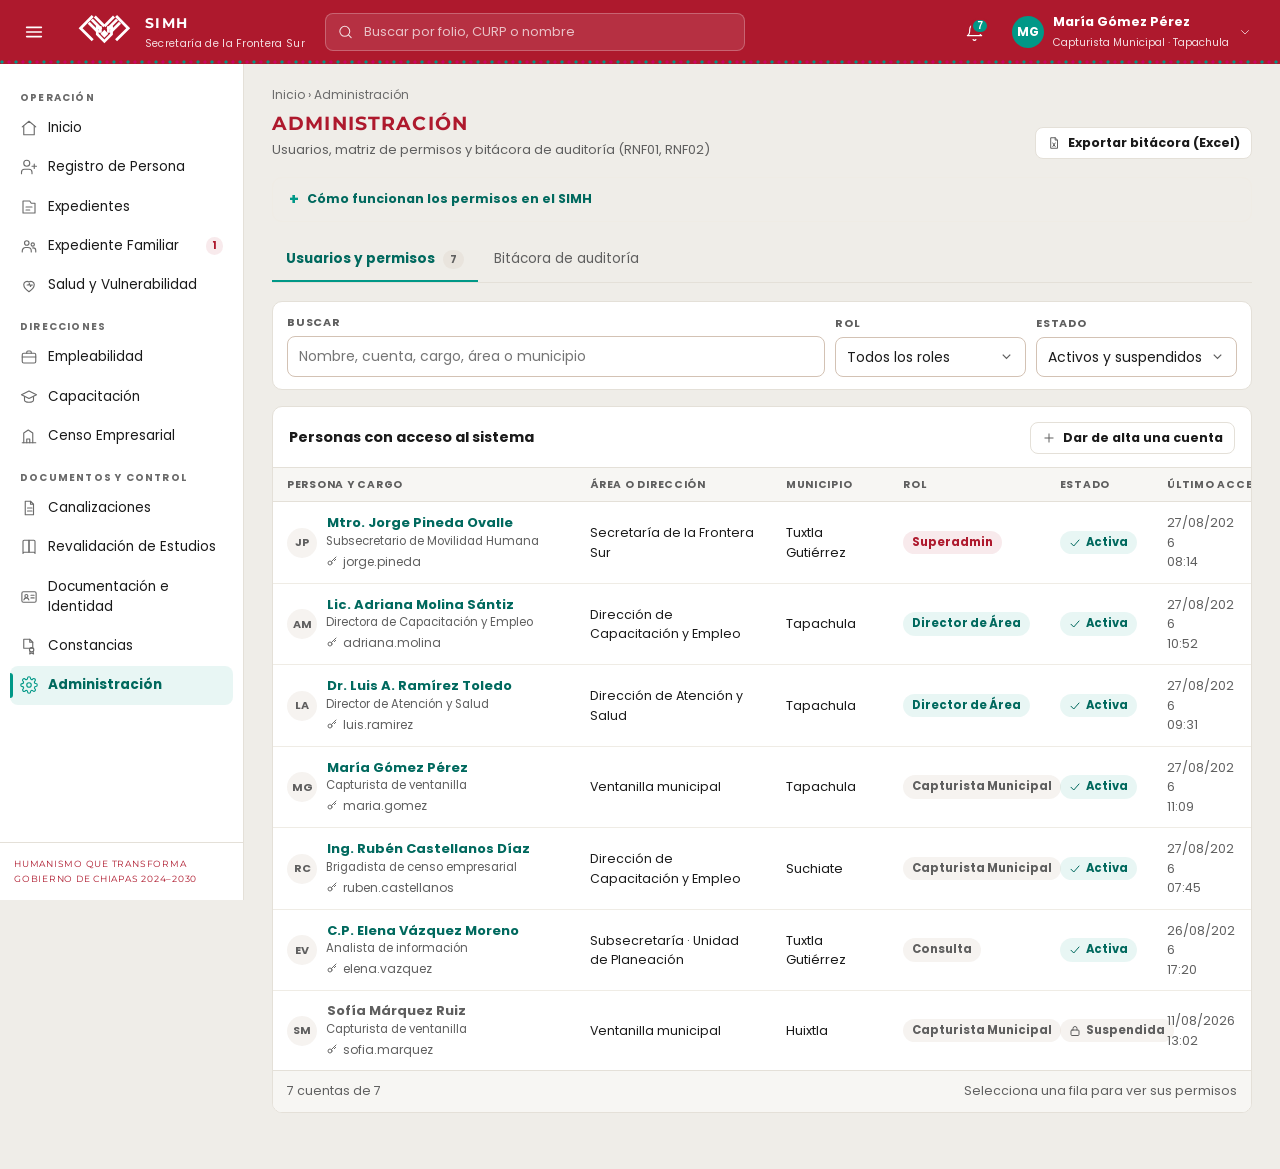
==== Prototipo/administracion.html @ cef9c845 "Prototipo SIAMH: módulos, assets y documentación de diseño Co-Authored-By: Claude Opus 5 <noreply@an" ====
<!DOCTYPE html>
<html lang="es-MX">
<head>
<meta charset="utf-8">
<meta name="viewport" content="width=device-width, initial-scale=1">
<title>Administración · Usuarios, permisos y bitácora · SIMH</title>
<link rel="icon" href="assets/img/simh-isotipo-96.png">
<link rel="preconnect" href="https://fonts.googleapis.com">
<link rel="preconnect" href="https://fonts.gstatic.com" crossorigin>
<link href="https://fonts.googleapis.com/css2?family=Montserrat:wght@600;700;800&family=Poppins:wght@300;400;500;600;700&display=swap" rel="stylesheet">
<link rel="stylesheet" href="assets/css/simh.css">
<style>
  /* ======================================================================
     ADMINISTRACIÓN — Usuarios, permisos y bitácora (RNF01, RNF02)
     ================================================================== */

  .sec-tit{font-family:var(--f-texto);font-size:14.5px;font-weight:700;color:var(--tinta);
    text-transform:none;letter-spacing:0;margin:0}
  .vacio{padding:36px 20px;text-align:center;color:var(--gris);font-size:13px;line-height:1.6}
  .vacio svg{width:34px;height:34px;stroke-width:1.2;stroke:var(--arena);fill:none;display:block;margin:0 auto 10px}

  /* --- Piso de legibilidad y área táctil, igual que en Empleabilidad --- */
  .pestana{min-height:44px;font-size:13.5px}
  .chips-filtro .chip,.filtros-tabla .chip{min-height:36px;padding:0 10px;font-size:12.5px;gap:6px;
    cursor:pointer;border:0;font-family:var(--f-texto)}
  .chips-filtro{display:flex;gap:8px;flex-wrap:wrap}
  .contenido :focus-visible{outline:3px solid var(--jade);outline-offset:2px;border-radius:4px}
  h2[tabindex]:focus{outline:3px solid var(--jade);outline-offset:4px}

  /* --- Tabla de usuarios --------------------------------------------------
     Seis columnas, no siete: el cargo vive bajo el nombre en la misma celda,
     que es la corrección ya aplicada al listado de expedientes. Y siempre
     table-layout:fixed con colgroup, que es la única cura para el
     desbordamiento que ya apareció cuatro veces en este prototipo.        */
  table.t-usr{table-layout:fixed}
  .t-usr col.c-per{width:31%}
  .t-usr col.c-are{width:20%}
  .t-usr col.c-mun{width:12%}
  .t-usr col.c-rol{width:16%}
  .t-usr col.c-est{width:11%}
  .t-usr col.c-acc{width:10%}
  .t-usr th{white-space:normal}
  .t-usr td{word-break:break-word}
  .t-usr tbody tr{cursor:pointer}
  .t-usr tbody tr.activo{background:var(--jade-050)}
  .t-usr tbody tr.suspendido .p-nom{color:var(--gris)}
  /* .btn trae white-space:nowrap, y dentro de una celda del 31% eso vuelve a
     desbordar la tabla — es la trampa ya documentada. El botón del nombre se
     compone como texto: alineado a la izquierda, sin alto fijo y con salto. */
  .t-usr .persona-celda .p-nom{white-space:normal;text-align:left;justify-content:flex-start;
    padding:0;height:auto;min-height:0;font-size:13px;display:block;word-break:break-word}
  /* La cuenta con la que se entra. Va bajo el cargo, en la misma celda: una
     columna más estrecharía las demás y volvería a desbordar la tabla, que
     es la corrección ya aplicada al listado de expedientes. */
  .t-usr .p-usu{display:flex;align-items:center;gap:5px;font-size:12px;color:var(--gris);
    margin-top:3px;font-family:var(--f-texto);word-break:break-all}
  .t-usr .p-usu svg{width:12px;height:12px;flex:none;stroke:var(--gris-claro);stroke-width:2;fill:none}
  .t-usr .u-area{font-size:12.5px;line-height:1.4}
  .t-usr .u-acc{font-size:12.5px;color:var(--gris);line-height:1.4}

  /* --- Matriz de permisos -------------------------------------------------
     Va a ANCHO COMPLETO bajo la tabla, no en un panel lateral de 380 px: son
     nueve módulos por cinco acciones y en una columna estrecha la matriz se
     vuelve ilegible o desborda. Además así el panel aparece siempre en el
     mismo sitio, como los paneles de captura de Empleabilidad.           */
  .matriz{width:100%;border-collapse:collapse;font-size:13px;table-layout:fixed}
  .matriz col.c-mod{width:30%}
  .matriz thead th{background:var(--hueso-claro);color:var(--gris);font-size:10.5px;
    letter-spacing:.07em;text-transform:uppercase;padding:9px 8px;text-align:center;
    border-bottom:1px solid var(--linea);white-space:normal}
  .matriz thead th:first-child{text-align:left;padding-left:14px}
  .matriz tbody td{padding:9px 8px;border-bottom:1px solid var(--linea-suave);text-align:center}
  .matriz tbody td:first-child{text-align:left;padding-left:14px}
  .matriz tbody tr:last-child td{border-bottom:0}
  .matriz .m-nom{display:block;font-weight:700;font-size:13px;line-height:1.3}
  .matriz .m-dir{display:block;font-size:11.5px;color:var(--gris);margin-top:2px;line-height:1.35}
  .matriz tr.aislado td{background:var(--hueso-claro)}
  .matriz tr.aislado .m-nom{color:var(--gris)}

  /* La celda no es una casilla suelta: dice su estado con glifo + color, y
     el rótulo completo va en el nombre accesible, no solo en el color.    */
  .cel{display:inline-grid;place-items:center;width:26px;height:26px;border-radius:6px;
    border:1px solid transparent}
  .cel svg{width:15px;height:15px;stroke-width:2;fill:none}
  .cel.si{background:var(--jade-050);border-color:rgba(0,152,135,.28)}
  .cel.si svg{stroke:var(--jade-900)}
  .cel.no{color:var(--gris-claro);font-size:15px;line-height:1}
  .cel.oficio{background:var(--guinda-050);border-color:rgba(174,25,45,.3)}
  .cel.oficio svg{stroke:var(--guinda)}
  .cel.exc{background:var(--rosa-050);border-color:rgba(201,1,102,.32)}
  .cel.exc svg{stroke:var(--rosa)}
  /* El candado del aislamiento no se tiñe de guinda como el que pide oficio:
     no es un permiso que se pueda pedir, es un muro entre direcciones. La
     diferencia además está escrita en la propia fila, no solo en el tono.  */
  .cel.aislado{background:var(--arena-050);border-color:var(--linea)}
  .cel.aislado svg{stroke:var(--gris)}
  .cel.na{color:var(--gris-claro);font-size:14px;line-height:1}

  .leyenda{display:flex;gap:16px;flex-wrap:wrap;padding:12px 14px;border-top:1px solid var(--linea);
    background:var(--hueso-claro);font-size:12.5px;color:var(--gris)}
  .leyenda span{display:inline-flex;align-items:center;gap:7px}
  .leyenda .cel{width:22px;height:22px}
  .leyenda .cel svg{width:13px;height:13px}

  /* --- Excepciones documentadas ------------------------------------------ */
  .exc-item{display:flex;gap:11px;align-items:flex-start;padding:11px 0;
    border-bottom:1px solid var(--linea-suave)}
  .exc-item:last-child{border-bottom:0;padding-bottom:0}
  .exc-item > svg{width:17px;height:17px;stroke-width:2;fill:none;flex:none;margin-top:2px;stroke:var(--rosa)}
  .exc-item .x-t{display:block;font-size:13.5px;font-weight:700;color:var(--tinta);line-height:1.3}
  .exc-item .x-n{display:block;font-size:12.5px;color:var(--gris);margin-top:3px;line-height:1.5}

  /* --- Bitácora ----------------------------------------------------------- */
  table.t-bit{table-layout:fixed}
  .t-bit col.c-cua{width:14%}
  .t-bit col.c-qui{width:20%}
  .t-bit col.c-que{width:38%}
  .t-bit col.c-don{width:16%}
  .t-bit col.c-ip{width:12%}
  .t-bit th{white-space:normal}
  .t-bit td{word-break:break-word;vertical-align:top}
  .t-bit .b-fec{display:block;font-size:12.5px;line-height:1.4;font-variant-numeric:tabular-nums}
  .t-bit .b-hor{display:block;font-size:12px;color:var(--gris);font-variant-numeric:tabular-nums}
  .t-bit .b-usr{display:block;font-size:13px;font-weight:700;line-height:1.3}
  .t-bit .b-rol{display:block;font-size:12px;color:var(--gris);margin-top:2px;line-height:1.35}
  .t-bit .b-acc{display:block;font-size:13px;line-height:1.35}
  .t-bit .b-reg{display:block;font-size:12.5px;color:var(--gris);margin-top:3px;line-height:1.45}
  .t-bit .b-reg a{font-weight:700}
  .t-bit .b-mod{font-size:12.5px;line-height:1.4}
  .t-bit .b-ip{font-size:12px;color:var(--gris);font-variant-numeric:tabular-nums}
  .t-bit tr.denegado td{background:var(--guinda-050)}
  .t-bit tr.denegado .b-acc{color:var(--guinda-900);font-weight:700}

  /* El antes → después es lo que convierte "Editó" en una constancia. */
  .cambio{display:block;font-size:12.5px;color:var(--gris);margin-top:6px;line-height:1.55;
    border-left:2px solid var(--linea);padding-left:9px}
  .cambio b{color:var(--tinta);font-weight:700}
  .cambio .c-ant{text-decoration:line-through;color:var(--gris-claro)}

  /* .filtros-fila vive ahora en simh.css §20. */
</style>
</head>
<body>

<main class="contenido">
  <div class="migas"><a href="index.html">Inicio</a> › Administración</div>

  <div class="enc">
    <div class="enc-txt">
      <h1>Administración</h1>
      <div class="enc-sub">Usuarios, matriz de permisos y bitácora de auditoría (RNF01, RNF02)</div>
    </div>
    <div class="enc-acc">
      <button class="btn btn-secundario btn-s" type="button" id="btnXls"></button>
    </div>
  </div>

  <details class="plegable" id="avisoPermisos">
    <summary>Cómo funcionan los permisos en el SIMH</summary>
    <div class="cuerpo" id="avisoPermisosCuerpo"></div>
  </details>

  <div class="pestanas" role="tablist" aria-label="Secciones de administración" id="pestanas"></div>
  <div id="panel"></div>

  <p id="anuncio" class="sr-solo" role="status" aria-live="polite"></p>
</main>

<script src="assets/js/simh.js"></script>
<script>
(function () {
  "use strict";
  SIMH.chrome("admin");
  var ico = SIMH.icono, esc = SIMH.esc;
  var $ = function (s) { return document.querySelector(s); };
  var $$ = function (s) { return Array.prototype.slice.call(document.querySelectorAll(s)); };

  /* ======================================================================
     1. Qué pide el guion y qué no se sostiene
     --------------------------------------------------------------------
       · La matriz del guion tiene una columna "ELIMINAR". El sistema
         entero se sostiene sobre lo contrario: nada se elimina (RNF03), y
         la palabra "Eliminar" no debe aparecer en ninguna interfaz. Un
         permiso para una acción que no existe es peor que un error de
         redacción: legitima la acción. La columna se sustituyó por
         CERRAR, que es la única forma real de retirar algo de operación
         —cerrar expediente, cerrar vinculación, cerrar grupo— y conserva
         el historial.

       · El guion pone casillas por usuario. Los permisos no viven en las
         personas, viven en los ROLES: una rejilla de 45 casillas por cada
         una de las personas del sistema es inadministrable y hace creer
         que cada quien puede tener su combinación. Aquí la matriz es la
         DEL ROL, y lo que se le concede a una persona en particular es una
         EXCEPCIÓN con oficio, motivo y vigencia, listada aparte. Eso es
         además lo que exige RNF02.

       · El aislamiento entre direcciones (RNF01) estaba resuelto como una
         frase en un aviso. Aquí se ve en la matriz: para quien pertenece a
         una dirección, los módulos de la otra aparecen como fila bloqueada
         con su leyenda. La regla se demuestra, no se anuncia.

       · La bitácora del guion es una tabla de siete columnas con filtro por
         fecha y usuario. Lo que un auditor pregunta no es "lista todo",
         sino qué le pasó a un expediente y quién lo tocó. Por eso se
         busca por folio, se filtra por módulo y tipo de acción, cada
         edición muestra ANTES → DESPUÉS, y los INTENTOS DENEGADOS también
         se registran: un control que no deja rastro de lo que impidió no
         demuestra nada.
     ================================================================== */

  $("#btnXls").innerHTML = ico("excel") + "Exportar bitácora (Excel)";

  $("#avisoPermisosCuerpo").innerHTML =
    '<div class="resumen-lista">' +
    '<div class="resumen-dato"><span class="r-lab">Los permisos son del rol</span>' +
      '<span class="r-val">Cada persona recibe los permisos de su rol. Para cambiárselos se le cambia ' +
      'el rol; lo que se concede a una persona en concreto es una excepción con oficio, motivo y ' +
      'fecha de término (RNF02).</span></div>' +
    '<div class="resumen-dato"><span class="r-lab">Aislamiento entre direcciones</span>' +
      '<span class="r-val">Las direcciones operan con aislamiento estricto: el área de Salud no puede ' +
      'consultar información de Empleo ni al revés. No es una restricción de pantalla, es de datos ' +
      '(RNF01).</span></div>' +
    '<div class="resumen-dato"><span class="r-lab">No existe el permiso de eliminar</span>' +
      '<span class="r-val">Ningún registro se borra nunca. Lo que puede hacerse es <b>cerrar</b>: ' +
      'expedientes, vinculaciones o grupos salen de operación y conservan íntegro su historial ' +
      '(RNF03). Una cuenta tampoco se elimina: se suspende.</span></div>' +
    '<div class="resumen-dato"><span class="r-lab">La cuenta no es un correo</span>' +
      '<span class="r-val">Se entra con una cuenta institucional <b>nombre.apellido</b> que asigna la ' +
      'Dirección de Área, no con el correo de la persona. Un correo cambia de titular, se comparte y ' +
      'sobrevive a la adscripción; una cuenta institucional se suspende con la persona y conserva su ' +
      'rastro en la bitácora. Y lo que abre cada módulo es el <b>rol</b>, no la cuenta.</span></div>' +
    '<div class="resumen-dato"><span class="r-lab">La bitácora no se edita</span>' +
      '<span class="r-val">Solo crece. Registra lo que se hizo y también lo que se intentó y el ' +
      'sistema impidió; nadie, ni el superadministrador, puede modificarla o borrar una línea.</span></div>' +
    "</div>";

  /* ======================================================================
     2. Catálogos
     ================================================================== */
  var DIRS = { atencion:"Dirección de Atención y Salud",
               empleo:"Dirección de Capacitación y Empleo" };

  /* dir = a qué dirección pertenece el módulo. null = transversal.
     acc = qué acciones tienen sentido en ese módulo; el resto se dibuja
     como "no aplica" y no como un permiso negado, que no es lo mismo.   */
  var MODULOS = [
    { id:"panel",       t:"Panel Estadístico",      dir:null,       acc:["ver","exportar"] },
    { id:"registro",    t:"Registro de Persona",    dir:null,       acc:["ver","crear","editar"] },
    { id:"expedientes", t:"Expedientes",            dir:null,       acc:["ver","crear","editar","cerrar","exportar"] },
    { id:"familiar",    t:"Expediente Familiar",    dir:null,       acc:["ver","crear","editar","exportar"] },
    { id:"salud",       t:"Salud y Vulnerabilidad", dir:"atencion", acc:["ver","crear","editar","exportar"] },
    { id:"empleo",      t:"Empleabilidad",          dir:"empleo",   acc:["ver","crear","editar","cerrar","exportar"] },
    { id:"capacita",    t:"Capacitación",           dir:"empleo",   acc:["ver","crear","editar","cerrar","exportar"] },
    { id:"censo",       t:"Censo Empresarial",      dir:"empleo",   acc:["ver","crear","editar","exportar"] },
    { id:"canaliza",    t:"Canalizaciones",         dir:null,       acc:["ver","crear","editar","exportar"] },
    { id:"revalida",    t:"Revalidación de Estudios", dir:null,      acc:["ver","crear","editar","exportar"] },
    { id:"documenta",   t:"Documentación e Identidad", dir:null,     acc:["ver","editar","exportar"] },
    { id:"constancia",  t:"Constancias",            dir:null,       acc:["ver","crear","exportar"] }
  ];

  /* "Cerrar" ocupa el lugar donde el guion pedía "Eliminar". */
  var ACCIONES = [
    { id:"ver",      t:"Ver" },
    { id:"crear",    t:"Crear" },
    { id:"editar",   t:"Editar" },
    { id:"cerrar",   t:"Cerrar" },
    { id:"exportar", t:"Exportar" }
  ];

  var ROLES = {
    super:      { t:"Superadmin",           c:"chip-guinda" },
    director:   { t:"Director de Área",     c:"chip-jade" },
    capturista: { t:"Capturista Municipal", c:"chip-neutro" },
    consulta:   { t:"Consulta",             c:"chip-neutro" }
  };

  /* ======================================================================
     3. Usuarios. Datos a mano, como en el resto del prototipo.
     ================================================================== */
  var USR = [
    { usu:"jorge.pineda", id:"u1", n:"Mtro. Jorge Pineda Ovalle", cargo:"Subsecretario de Movilidad Humana",
      rol:"super", dir:null, area:"Secretaría de la Frontera Sur", mun:"Tuxtla Gutiérrez",
      est:"activo", acc:"2026-08-27 08:14", exc:[] },

    { usu:"adriana.molina", id:"u2", n:"Lic. Adriana Molina Sántiz", cargo:"Directora de Capacitación y Empleo",
      rol:"director", dir:"empleo", area:DIRS.empleo, mun:"Tapachula",
      est:"activo", acc:"2026-08-27 10:52", exc:[] },

    { usu:"luis.ramirez", id:"u3", n:"Dr. Luis A. Ramírez Toledo", cargo:"Director de Atención y Salud",
      rol:"director", dir:"atencion", area:DIRS.atencion, mun:"Tapachula",
      est:"activo", acc:"2026-08-27 09:31", exc:[] },

    { usu:"maria.gomez", id:"u4", n:"María Gómez Pérez", cargo:"Capturista de ventanilla",
      rol:"capturista", dir:"atencion", area:"Ventanilla municipal", mun:"Tapachula",
      est:"activo", acc:"2026-08-27 11:09",
      /* La excepción es la forma correcta de conceder algo a una persona:
         con oficio, motivo y fecha de término. Nunca una casilla suelta. */
      exc:[{ m:"expedientes", a:"editar", oficio:"SFS/0943/2026", hasta:"2026-09-30",
             motivo:"Corrección de CURP capturadas con error en el piloto de agosto." }] },

    { usu:"ruben.castellanos", id:"u5", n:"Ing. Rubén Castellanos Díaz", cargo:"Brigadista de censo empresarial",
      rol:"capturista", dir:"empleo", area:DIRS.empleo, mun:"Suchiate",
      est:"activo", acc:"2026-08-27 07:45", exc:[] },

    { usu:"elena.vazquez", id:"u6", n:"C.P. Elena Vázquez Moreno", cargo:"Analista de información",
      rol:"consulta", dir:null, area:"Subsecretaría · Unidad de Planeación", mun:"Tuxtla Gutiérrez",
      est:"activo", acc:"2026-08-26 17:20", exc:[] },

    { usu:"sofia.marquez", id:"u7", n:"Sofía Márquez Ruiz", cargo:"Capturista de ventanilla",
      rol:"capturista", dir:"atencion", area:"Ventanilla municipal", mun:"Huixtla",
      est:"suspendido", acc:"2026-08-11 13:02",
      susp:{ f:"2026-08-12", oficio:"SFS/0874/2026",
             motivo:"Cambio de adscripción. La cuenta se suspende, no se elimina: sus capturas y su " +
                    "rastro en la bitácora se conservan." }, exc:[] }
  ];

  /* ======================================================================
     4. Cálculo de permisos
     --------------------------------------------------------------------
     Un permiso puede estar en cinco estados y no son intercambiables:
       si       · concedido por el rol
       no       · el rol no lo tiene
       oficio   · existe pero requiere oficio y autorización del Director
                  de Área o del Subsecretario (RNF02)
       exc      · concedido a esta persona por excepción documentada
       aislado  · el módulo es de otra dirección (RNF01)
       na       · la acción no aplica a ese módulo
     ================================================================== */
  function permiso(u, m, a) {
    if (m.acc.indexOf(a) < 0) return "na";
    if (m.dir && u.dir !== m.dir && u.rol !== "super") return "aislado";

    var e = u.exc.filter(function (x) { return x.m === m.id && x.a === a; })[0];
    if (e) return "exc";

    if (u.rol === "super")    return "si";
    if (u.rol === "director") return "si";
    if (u.rol === "consulta") return (a === "ver" || a === "exportar") ? "si" : "no";

    /* Capturista Municipal: captura y consulta, pero no modifica ni cierra
       sin oficio, y no exporta datos personales.                         */
    if (a === "ver" || a === "crear") return "si";
    if (a === "editar" || a === "cerrar") return "oficio";
    return m.id === "panel" ? "si" : "no";
  }

  function aislado(u, m) {
    return !!(m.dir && u.dir !== m.dir && u.rol !== "super");
  }

  function fecha(iso) { var p = iso.split("-"); return p[2] + "/" + p[1] + "/" + p[0]; }
  function fechaHora(s) {
    var p = s.split(" ");
    return { f:fecha(p[0]), h:p[1] };
  }
  function plural(n, uno, varios) { return n + " " + (n === 1 ? uno : varios); }

  /* ======================================================================
     5. Bitácora. Append-only: registra lo hecho y lo impedido.
     ================================================================== */
  var BIT = [
    { t:"2026-08-27 11:09", u:"María Gómez Pérez", rol:"capturista", mod:"registro",
      acc:"Alta de expediente", reg:"SIMH-2026-TAP-0412", ip:"10.24.8.51" },

    { t:"2026-08-27 10:58", u:"María Gómez Pérez", rol:"capturista", mod:"expedientes",
      acc:"Edición de expediente", reg:"SIMH-2026-TAP-0341", ip:"10.24.8.51",
      oficio:"SFS/0943/2026",
      cambio:{ campo:"CURP", antes:"MACY940318MNEXXX01", despues:"MACY940318MCSRRL07" } },

    /* Un intento impedido es evidencia de que el control opera. Sin este
       renglón, RNF01 solo se puede afirmar; con él, se demuestra.        */
    { t:"2026-08-27 10:41", u:"Dr. Luis A. Ramírez Toledo", rol:"director", mod:"empleo",
      acc:"Intento de consulta denegado", reg:"SIMH-2026-TAP-0412", ip:"10.24.8.12",
      denegado:1, nota:"Aislamiento entre direcciones (RNF01): Atención y Salud no consulta " +
                       "Empleabilidad." },

    { t:"2026-08-27 10:52", u:"Lic. Adriana Molina Sántiz", rol:"director", mod:"empleo",
      acc:"Cierre de vinculación laboral", reg:"SIMH-2026-TAP-0658", ip:"10.24.8.33",
      cambio:{ campo:"Estado de la vinculación", antes:"Colocación vigente", despues:"Concluida · renuncia voluntaria" } },

    { t:"2026-08-27 09:40", u:"Sistema", rol:"—", mod:"canaliza",
      acc:"Emisión automática de oficio", reg:"SFS/0947/2026", ip:"—",
      nota:"Canalización al Hospital General de Tapachula, generada por marcador de vulnerabilidad." },

    { t:"2026-08-27 09:31", u:"Dr. Luis A. Ramírez Toledo", rol:"director", mod:"salud",
      acc:"Registro de condición de salud", reg:"SIMH-2026-TAP-0412", ip:"10.24.8.12" },

    { t:"2026-08-27 08:22", u:"Mtro. Jorge Pineda Ovalle", rol:"super", mod:"admin",
      acc:"Excepción de permiso otorgada", reg:"María Gómez Pérez", ip:"10.24.1.4",
      oficio:"SFS/0943/2026",
      cambio:{ campo:"Editar · Expedientes", antes:"Requiere oficio", despues:"Concedido hasta el 30/09/2026" } },

    { t:"2026-08-27 08:14", u:"Mtro. Jorge Pineda Ovalle", rol:"super", mod:"admin",
      acc:"Inicio de sesión", reg:"—", ip:"10.24.1.4" },

    { t:"2026-08-26 17:20", u:"C.P. Elena Vázquez Moreno", rol:"consulta", mod:"panel",
      acc:"Exportación de reporte agregado", reg:"Glosa mensual · agosto 2026", ip:"10.24.5.90",
      nota:"Reporte anonimizado: sin nombres ni CURP." },

    { t:"2026-08-26 16:05", u:"María Gómez Pérez", rol:"capturista", mod:"expedientes",
      acc:"Intento de cierre denegado", reg:"SIMH-2026-TAP-0341", ip:"10.24.8.51",
      denegado:1, nota:"El perfil de Capturista Municipal no cierra expedientes: requiere oficio y " +
                       "autorización del Director de Área (RNF02)." },

    { t:"2026-08-12 09:15", u:"Mtro. Jorge Pineda Ovalle", rol:"super", mod:"admin",
      acc:"Suspensión de cuenta", reg:"Sofía Márquez Ruiz", ip:"10.24.1.4",
      oficio:"SFS/0874/2026",
      cambio:{ campo:"Estado de la cuenta", antes:"Activa", despues:"Suspendida" } }
  ];

  var MOD_TXT = {};
  MODULOS.forEach(function (m) { MOD_TXT[m.id] = m.t; });
  MOD_TXT.admin = "Administración";

  /* ======================================================================
     6. Estado de la pantalla
     ================================================================== */
  var qs   = new URLSearchParams(location.search);
  var pest = qs.get("tab") === "bitacora" ? "bitacora" : "usuarios";
  var sel  = qs.get("u") || null;      /* usuario seleccionado */
  var fRol = "todos", fEst = "todos", buscaU = "";
  var bMod = "todos", bAcc = "todos", buscaB = "";

  if (sel && !USR.filter(function (u) { return u.id === sel; }).length) sel = null;

  function usuario() {
    return USR.filter(function (u) { return u.id === sel; })[0] || null;
  }

  /* ======================================================================
     7. Pestañas
     ================================================================== */
  var PESTS = [
    { id:"usuarios", t:"Usuarios y permisos" },
    { id:"bitacora", t:"Bitácora de auditoría" }
  ];

  function pintaPestanas() {
    $("#pestanas").innerHTML = PESTS.map(function (p) {
      var act = p.id === pest;
      var cta = p.id === "usuarios"
        ? '<span class="chip chip-neutro" style="margin-left:8px;padding:1px 7px;font-size:11px">' +
          USR.length + "</span>"
        : "";
      return '<button type="button" role="tab" class="pestana' + (act ? " activa" : "") +
        '" id="tab-' + p.id + '" data-tab="' + p.id + '" aria-selected="' + act +
        '" aria-controls="panel" tabindex="' + (act ? "0" : "-1") + '">' + p.t + cta + "</button>";
    }).join("");
  }

  /* ======================================================================
     8. Pestaña: usuarios y permisos
     ================================================================== */
  function inic(n) {
    var w = n.replace(/^(Lic\.|Dr\.|Mtro\.|Ing\.|C\.P\.)\s*/, "").split(" ");
    return (w[0] || "").charAt(0) + (w[1] || "").charAt(0);
  }

  function pasaU(u) {
    if (fRol !== "todos" && u.rol !== fRol) return false;
    if (fEst !== "todos" && u.est !== fEst) return false;
    if (buscaU) {
      var t = buscaU.toLowerCase();
      if ((u.n + " " + u.usu + " " + u.cargo + " " + u.area + " " + u.mun)
            .toLowerCase().indexOf(t) < 0) return false;
    }
    return true;
  }

  function filtrosUsuarios() {
    return '<div class="filtros-fila">' +
      '<div class="campo f-busca"><label for="bqU">Buscar</label>' +
        '<input type="text" id="bqU" value="' + esc(buscaU) + '" placeholder="Nombre, cuenta, cargo, área o municipio"></div>' +
      '<div class="campo f-sel"><label for="fRol">Rol</label><select id="fRol">' +
        '<option value="todos">Todos los roles</option>' +
        Object.keys(ROLES).map(function (r) {
          return '<option value="' + r + '"' + (fRol === r ? " selected" : "") + ">" +
            ROLES[r].t + "</option>";
        }).join("") + "</select></div>" +
      '<div class="campo f-sel"><label for="fEst">Estado</label><select id="fEst">' +
        ["todos", "activo", "suspendido"].map(function (e) {
          return '<option value="' + e + '"' + (fEst === e ? " selected" : "") + ">" +
            (e === "todos" ? "Activos y suspendidos" : e.charAt(0).toUpperCase() + e.slice(1) + "s") +
            "</option>";
        }).join("") + "</select></div>" +
      "</div>";
  }

  function tablaUsuarios() {
    var vis = USR.filter(pasaU);
    var filas = vis.map(function (u) {
      var R = ROLES[u.rol];
      /* La fila entera es clicable por comodidad del ratón, pero el control
         accesible es el botón del nombre: poner role="button" sobre el <tr>
         destruía la semántica de tabla para un lector de pantalla. Es el
         mismo criterio del listado de expedientes.                       */
      return '<tr class="' + (u.id === sel ? "activo " : "") + (u.est === "suspendido" ? "suspendido" : "") +
        '" data-u="' + u.id + '">' +
        '<td><span class="persona-celda"><span class="avatar-mini">' + inic(u.n) + "</span>" +
          '<span><button type="button" class="btn btn-texto p-nom" data-abre="' + u.id +
          '" aria-expanded="' + (u.id === sel) + '" aria-controls="panelPerm">' + esc(u.n) + "</button>" +
          '<span class="p-sub">' + esc(u.cargo) + "</span>" +
          '<span class="p-usu">' + ico("llave") + esc(u.usu) + "</span></span></span></td>" +
        '<td><span class="u-area">' + esc(u.area) + "</span></td>" +
        "<td>" + esc(u.mun) + "</td>" +
        '<td><span class="chip ' + R.c + '">' + R.t + "</span></td>" +
        "<td>" + (u.est === "activo"
          ? '<span class="chip chip-jade">' + ico("check") + "Activa</span>"
          : '<span class="chip chip-neutro">' + ico("candado") + "Suspendida</span>") + "</td>" +
        '<td><span class="u-acc">' + fechaHora(u.acc).f + "<br>" + fechaHora(u.acc).h + "</span></td>" +
        "</tr>";
    }).join("");

    return '<div class="tarjeta" style="padding:0;overflow:hidden">' +
      '<div style="display:flex;align-items:center;justify-content:space-between;gap:12px;' +
      'flex-wrap:wrap;padding:15px 16px 13px;border-bottom:1px solid var(--linea)">' +
        '<h2 class="sec-tit" id="tUsuarios">Personas con acceso al sistema</h2>' +
        '<button class="btn btn-secundario btn-s" type="button" id="btnAlta">' + ico("mas") +
          "Dar de alta una cuenta</button>" +
      "</div>" +
      (vis.length
        ? '<div style="overflow-x:auto"><table class="tabla t-usr">' +
          '<colgroup><col class="c-per"><col class="c-are"><col class="c-mun">' +
          '<col class="c-rol"><col class="c-est"><col class="c-acc"></colgroup><thead><tr>' +
          "<th>Persona y cargo</th><th>Área o dirección</th><th>Municipio</th>" +
          "<th>Rol</th><th>Estado</th><th>Último acceso</th>" +
          "</tr></thead><tbody>" + filas + "</tbody></table></div>"
        : '<div class="vacio">' + ico("buscar") + "Ninguna cuenta con estos filtros.</div>") +
      '<div class="tabla-pie"><span>' + plural(vis.length, "cuenta", "cuentas") + " de " + USR.length +
      "</span><span>Selecciona una fila para ver sus permisos</span></div></div>";
  }

  /* ------------------------------------------------------ Matriz -------- */
  var CEL = {
    si:      { i:"check",   t:"Concedido" },
    oficio:  { i:"candado", t:"Requiere oficio" },
    exc:     { i:"llave",   t:"Excepción vigente" },
    aislado: { i:"candado", t:"Sin acceso: otra dirección" }
  };

  function celda(est) {
    if (est === "na") return '<span class="cel na" title="No aplica" aria-label="No aplica">—</span>';
    if (est === "no") return '<span class="cel no" title="No concedido" aria-label="No concedido">·</span>';
    var c = CEL[est];
    return '<span class="cel ' + est + '" title="' + c.t + '" role="img" aria-label="' + c.t + '">' +
      ico(c.i) + "</span>";
  }

  function panelPermisos(u) {
    var R = ROLES[u.rol];

    var filas = MODULOS.map(function (m) {
      var ais = aislado(u, m);
      return '<tr class="' + (ais ? "aislado" : "") + '">' +
        '<td><span class="m-nom">' + esc(m.t) + "</span>" +
        '<span class="m-dir">' +
          (ais ? ico("candado") + " Sin acceso · " + esc(DIRS[m.dir])
               : (m.dir ? esc(DIRS[m.dir]) : "Módulo transversal")) +
        "</span></td>" +
        ACCIONES.map(function (a) {
          return "<td>" + celda(permiso(u, m, a.id)) + "</td>";
        }).join("") + "</tr>";
    }).join("");

    var exc = u.exc.map(function (x) {
      var mt = MOD_TXT[x.m] || x.m;
      var at = ACCIONES.filter(function (a) { return a.id === x.a; })[0];
      return '<div class="exc-item">' + ico("llave") +
        '<div><span class="x-t">' + esc((at ? at.t : x.a) + " · " + mt) + "</span>" +
        '<span class="x-n">' + esc(x.motivo) + "<br>" +
        "Oficio <b>" + esc(x.oficio) + "</b> · vigente hasta el " + fecha(x.hasta) +
        ". Al vencer, el permiso vuelve solo a lo que da el rol.</span></div></div>";
    }).join("");

    return '<div class="tarjeta mt-16" style="padding:0;overflow:hidden" id="panelPerm">' +
      '<div style="display:flex;align-items:flex-start;justify-content:space-between;gap:14px;' +
      'flex-wrap:wrap;padding:16px">' +
        "<div>" +
          '<h2 class="sec-tit" id="tPerm" tabindex="-1">Permisos de ' + esc(u.n) + "</h2>" +
          '<div style="font-size:12.5px;color:var(--gris);margin-top:4px;line-height:1.5">' +
            "Vienen del rol <b>" + R.t + "</b>" + (u.dir ? " · " + esc(DIRS[u.dir]) : "") + ". " +
            "Para cambiarlos se cambia el rol; lo que se concede a esta persona en particular es una " +
            "excepción con oficio." +
          "</div>" +
        "</div>" +
        '<div style="display:flex;gap:8px;flex-wrap:wrap">' +
          '<button class="btn btn-secundario btn-s" type="button" id="btnRol">' + ico("editar") +
            "Cambiar de rol</button>" +
          '<button class="btn btn-secundario btn-s" type="button" id="btnExc">' + ico("llave") +
            "Registrar excepción</button>" +
          (u.est === "activo"
            ? '<button class="btn btn-secundario btn-s" type="button" id="btnSusp">' + ico("candado") +
              "Suspender cuenta</button>"
            : '<button class="btn btn-secundario btn-s" type="button" id="btnReact">' + ico("check") +
              "Reactivar cuenta</button>") +
        "</div>" +
      "</div>" +

      (u.susp ? '<div class="aviso aviso-neutro" style="margin:0 16px 16px">' + ico("candado") +
        "<span><strong>Cuenta suspendida el " + fecha(u.susp.f) + "</strong>" +
        esc(u.susp.motivo) + " Oficio <b>" + esc(u.susp.oficio) + "</b>.</span></div>" : "") +

      '<div style="overflow-x:auto"><table class="matriz">' +
        '<colgroup><col class="c-mod">' +
        ACCIONES.map(function () { return "<col>"; }).join("") + "</colgroup>" +
        "<thead><tr><th>Módulo</th>" +
        ACCIONES.map(function (a) { return "<th>" + a.t + "</th>"; }).join("") +
        "</tr></thead><tbody>" + filas + "</tbody></table></div>" +

      '<div class="leyenda">' +
        '<span>' + celda("si") + "Concedido</span>" +
        '<span>' + celda("oficio") + "Requiere oficio y autorización del Director de Área</span>" +
        '<span>' + celda("exc") + "Excepción documentada</span>" +
        '<span>' + celda("aislado") + "Sin acceso: módulo de otra dirección</span>" +
        '<span>' + celda("no") + "No concedido</span>" +
        '<span>' + celda("na") + "No aplica a ese módulo</span>" +
      "</div>" +

      (exc ? '<div style="padding:16px;border-top:1px solid var(--linea)">' +
        '<h3 class="sec-tit" style="margin-bottom:4px">Excepciones vigentes</h3>' + exc + "</div>" : "") +

      '<div class="tabla-pie" style="display:block">' +
        "No existe permiso de <b>eliminar</b>: ningún registro se borra (RNF03). <b>Cerrar</b> retira " +
        "de operación un expediente, una vinculación o un grupo, y conserva íntegro su historial." +
      "</div></div>";
  }

  function vistaUsuarios() {
    var u = usuario();
    return filtrosUsuarios() + tablaUsuarios() + (u ? panelPermisos(u) : "");
  }

  /* ======================================================================
     9. Pestaña: bitácora
     ================================================================== */
  var ACC_TIPOS = [
    { id:"todos",    t:"Todas las acciones" },
    { id:"alta",     t:"Altas y registros" },
    { id:"edicion",  t:"Ediciones" },
    { id:"cierre",   t:"Cierres" },
    { id:"denegado", t:"Intentos denegados" },
    { id:"export",   t:"Exportaciones" }
  ];

  function tipoDe(b) {
    if (b.denegado) return "denegado";
    var a = b.acc.toLowerCase();
    if (a.indexOf("exportaci") >= 0) return "export";
    if (a.indexOf("cierre") >= 0 || a.indexOf("suspensi") >= 0) return "cierre";
    if (a.indexOf("edici") >= 0 || a.indexOf("excepci") >= 0) return "edicion";
    return "alta";
  }

  function pasaB(b) {
    if (bMod !== "todos" && b.mod !== bMod) return false;
    if (bAcc !== "todos" && tipoDe(b) !== bAcc) return false;
    if (buscaB) {
      var t = buscaB.toLowerCase();
      if ((b.u + " " + b.acc + " " + b.reg + " " + (b.oficio || "")).toLowerCase().indexOf(t) < 0) return false;
    }
    return true;
  }

  function filtrosBitacora() {
    return '<div class="filtros-fila">' +
      '<div class="campo f-busca"><label for="bqB">Buscar</label>' +
        '<input type="text" id="bqB" value="' + esc(buscaB) +
        '" placeholder="Folio afectado, persona usuaria u oficio"></div>' +
      '<div class="campo f-sel"><label for="bMod">Módulo</label><select id="bMod">' +
        '<option value="todos">Todos los módulos</option>' +
        Object.keys(MOD_TXT).map(function (k) {
          return '<option value="' + k + '"' + (bMod === k ? " selected" : "") + ">" +
            esc(MOD_TXT[k]) + "</option>";
        }).join("") + "</select></div>" +
      '<div class="campo f-sel"><label for="bAcc">Tipo de acción</label><select id="bAcc">' +
        ACC_TIPOS.map(function (a) {
          return '<option value="' + a.id + '"' + (bAcc === a.id ? " selected" : "") + ">" +
            a.t + "</option>";
        }).join("") + "</select></div>" +
      "</div>";
  }

  function vistaBitacora() {
    var vis = BIT.filter(pasaB);
    var den = BIT.filter(function (b) { return b.denegado; }).length;

    var filas = vis.map(function (b) {
      var fh = fechaHora(b.t);
      var R = ROLES[b.rol];
      var cambio = b.cambio
        ? '<span class="cambio"><b>' + esc(b.cambio.campo) + "</b><br>" +
          '<span class="c-ant">' + esc(b.cambio.antes) + "</span> → " +
          esc(b.cambio.despues) + "</span>"
        : "";
      return '<tr class="' + (b.denegado ? "denegado" : "") + '">' +
        '<td><span class="b-fec">' + fh.f + '</span><span class="b-hor">' + fh.h + "</span></td>" +
        '<td><span class="b-usr">' + esc(b.u) + "</span>" +
          '<span class="b-rol">' + (R ? R.t : "Automático") + "</span></td>" +
        '<td><span class="b-acc">' + (b.denegado ? ico("candado") + " " : "") + esc(b.acc) + "</span>" +
          '<span class="b-reg">' + (b.reg === "—" ? "—" : esc(b.reg)) +
          (b.oficio ? " · oficio <b>" + esc(b.oficio) + "</b>" : "") + "</span>" +
          (b.nota ? '<span class="b-reg">' + esc(b.nota) + "</span>" : "") +
          cambio + "</td>" +
        '<td><span class="b-mod">' + esc(MOD_TXT[b.mod] || b.mod) + "</span></td>" +
        '<td><span class="b-ip">' + esc(b.ip) + "</span></td>" +
        "</tr>";
    }).join("");

    return filtrosBitacora() +
      '<div class="tarjeta" style="padding:0;overflow:hidden">' +
      '<div style="padding:15px 16px 13px;border-bottom:1px solid var(--linea)">' +
        '<h2 class="sec-tit">Bitácora de auditoría</h2>' +
        '<div style="font-size:12.5px;color:var(--gris);margin-top:4px;line-height:1.5">' +
        "Registro de solo lectura de lo que se hizo y de lo que el sistema impidió. " +
        (den ? "Hay " + plural(den, "intento denegado", "intentos denegados") + " en el periodo." : "") +
        "</div></div>" +
      (vis.length
        ? '<div style="overflow-x:auto"><table class="tabla t-bit">' +
          '<colgroup><col class="c-cua"><col class="c-qui"><col class="c-que">' +
          '<col class="c-don"><col class="c-ip"></colgroup><thead><tr>' +
          "<th>Fecha y hora</th><th>Quién</th><th>Qué hizo y sobre qué registro</th>" +
          "<th>Módulo</th><th>Dirección IP</th>" +
          "</tr></thead><tbody>" + filas + "</tbody></table></div>"
        : '<div class="vacio">' + ico("buscar") + "Ningún movimiento con estos filtros.</div>") +
      '<div class="tabla-pie" style="display:block">' +
        plural(vis.length, "movimiento", "movimientos") + " de " + BIT.length + ". " +
        "La bitácora <b>solo crece</b>: ninguna línea puede modificarse ni retirarse, tampoco por el " +
        "superadministrador (RNF02)." +
      "</div></div>";
  }

  /* ======================================================================
     10. Pintado y eventos
     ================================================================== */
  function pinta() {
    pintaPestanas();
    $("#panel").innerHTML =
      '<div role="tabpanel" aria-labelledby="tab-' + pest + '" tabindex="0">' +
      (pest === "usuarios" ? vistaUsuarios() : vistaBitacora()) + "</div>";
    eventos();
  }

  function anuncia(t) { $("#anuncio").textContent = t; }

  /* Las acciones de administración no se simulan a medias: cada una exige
     oficio y queda en la bitácora, así que el prototipo lo declara en vez
     de fingir un formulario que no guarda nada.                          */
  function pendiente(q) {
    anuncia(q + " Requiere oficio y queda registrado en la bitácora.");
    window.alert(q + "\n\nEn el sistema real esta acción exige oficio y autorización, y queda " +
      "registrada en la bitácora de auditoría (RNF02). En el prototipo no se ejecuta.");
  }

  function eventos() {
    $$("[data-tab]").forEach(function (b) {
      b.onclick = function () {
        pest = this.getAttribute("data-tab");
        pinta();
        var t = $("#tab-" + pest);
        if (t) t.focus({ preventScroll:true });
      };
      b.onkeydown = function (ev) {
        var ids = PESTS.map(function (p) { return p.id; });
        var i = ids.indexOf(this.getAttribute("data-tab")), n = null;
        if (ev.key === "ArrowRight") n = ids[(i + 1) % ids.length];
        else if (ev.key === "ArrowLeft") n = ids[(i - 1 + ids.length) % ids.length];
        else if (ev.key === "Home") n = ids[0];
        else if (ev.key === "End") n = ids[ids.length - 1];
        if (!n) return;
        ev.preventDefault();
        var d = $("#tab-" + n);
        if (d) d.click();
      };
    });

    function abreUsuario(id) {
      sel = (sel === id) ? null : id;
      pinta();
      var h = $("#tPerm");
      if (h) {
        h.focus({ preventScroll:true });
        h.scrollIntoView({ behavior:"smooth", block:"center" });
        anuncia("Permisos de " + usuario().n + ".");
      } else {
        var b = document.querySelector('[data-abre="' + id + '"]');
        if (b) b.focus({ preventScroll:true });
        anuncia("Permisos cerrados.");
      }
    }

    $$("[data-abre]").forEach(function (b) {
      b.onclick = function (ev) {
        ev.stopPropagation();
        abreUsuario(this.getAttribute("data-abre"));
      };
    });

    $$("[data-u]").forEach(function (tr) {
      tr.onclick = function () { abreUsuario(this.getAttribute("data-u")); };
    });

    /* Filtros. Los de texto no repintan en cada tecla para no perder el
       cursor: repintan al soltar la escritura (change) y con Enter.      */
    function ligaBusca(id, set) {
      var el = document.getElementById(id);
      if (!el) return;
      el.onchange = function () { set(this.value); pinta(); foco(id); };
      el.onkeydown = function (ev) {
        if (ev.key === "Enter") { set(this.value); pinta(); foco(id); }
      };
    }
    function foco(id) {
      var d = document.getElementById(id);
      if (d) { d.focus({ preventScroll:true }); var v = d.value; d.value = ""; d.value = v; }
    }
    function ligaSel(id, set) {
      var el = document.getElementById(id);
      if (!el) return;
      el.onchange = function () { set(this.value); pinta(); foco(id); };
    }

    ligaBusca("bqU", function (v) { buscaU = v; });
    ligaSel("fRol", function (v) { fRol = v; });
    ligaSel("fEst", function (v) { fEst = v; });
    ligaBusca("bqB", function (v) { buscaB = v; });
    ligaSel("bMod", function (v) { bMod = v; });
    ligaSel("bAcc", function (v) { bAcc = v; });

    var u = usuario();
    var acciones = [
      ["btnAlta", "Alta de una cuenta nueva."],
      ["btnRol", u ? "Cambio de rol de " + u.n + "." : ""],
      ["btnExc", u ? "Excepción de permiso para " + u.n + "." : ""],
      ["btnSusp", u ? "Suspensión de la cuenta de " + u.n + ". La cuenta no se elimina: se suspende y " +
        "conserva su rastro en la bitácora." : ""],
      ["btnReact", u ? "Reactivación de la cuenta de " + u.n + "." : ""]
    ];
    acciones.forEach(function (a) {
      var b = document.getElementById(a[0]);
      if (b) b.onclick = function () { pendiente(a[1]); };
    });
  }

  pinta();
})();
</script>
</body>
</html>
---- Prototipo/assets/css/simh.css ----
/* ============================================================================
   SIMH · Sistema Integral de Movilidad Humana
   Secretaría de la Frontera Sur · Gobierno de Chiapas 2024-2030
   Sistema de diseño basado en el Manual de Identidad "Humanismo que Transforma"
   ----------------------------------------------------------------------------
   v2 — Escala tipográfica reducida, superficies planas y color contenido.
   Reglas que rigen esta versión:
     · El color de marca vive en el chrome (barra, firma). Los datos usan una
       sola rampa jade; el guinda queda reservado para estado crítico.
     · Una sola cifra héroe por pantalla; el resto de indicadores son compactos.
     · Cifras grandes en la tipografía de texto (nunca en la display) y con
       figuras proporcionales; tabular-nums solo en columnas de tabla.
   ----------------------------------------------------------------------------
   Tipografías oficiales: Novecento Wide (títulos) y Gilroy (texto).
   No son de distribución libre; el prototipo usa Montserrat y Poppins como
   sustitutos. Para usar las oficiales, coloca los archivos en assets/fonts/ y
   descomenta el bloque @font-face.
   ========================================================================= */

/*
@font-face { font-family:"Novecento Wide"; src:url("../fonts/NovecentoWide-Bold.woff2") format("woff2"); font-weight:700; font-display:swap; }
@font-face { font-family:"Gilroy"; src:url("../fonts/Gilroy-Regular.woff2") format("woff2"); font-weight:400; font-display:swap; }
@font-face { font-family:"Gilroy"; src:url("../fonts/Gilroy-Bold.woff2") format("woff2"); font-weight:700; font-display:swap; }
*/

/* --------------------------------------------------------- 1. Tokens ----- */
:root{
  /* Colores oficiales del manual */
  --jade:#009887;          /* PANTONE P 131-6 C */
  --rosa:#C90166;          /* PANTONE P 69-70 C */
  --guinda:#AE192D;        /* PANTONE P 53-16 C */
  --arena:#D3C2B4;         /* PANTONE P 23-2 C  */
  --tinta:#1A1A1A;         /* PANTONE Process Black C */

  /* Rampa ordinal de datos (una sola tinta, validada: L monótona, extremo
     claro 2.14:1 contra la superficie, dispersión de matiz 3°) */
  --dato-1:#5BBFB3;
  --dato-2:#17A395;
  --dato-3:#008A7B;
  --dato-4:#005249;
  /* Serie categórica validada. Orden obligatorio: el par jade↔rosa queda en
     el límite CVD (ΔE 6.4) y por eso SIEMPRE lleva separador de 2px y
     etiqueta directa. Nunca colocar guinda y rosa contiguos. */
  --cat-1:#AE192D;
  --cat-2:#009887;
  --cat-3:#C90166;

  /* Estado (reservados: no se usan como series) */
  --ok:#00695E;
  --alerta:#C90166;
  --critico:#AE192D;

  /* Derivados de interfaz */
  --jade-900:#00695E;
  --jade-700:#007D70;
  --jade-050:rgba(0,152,135,.09);
  --jade-020:rgba(0,152,135,.035);
  --rosa-050:rgba(201,1,102,.09);
  --guinda-900:#8E1424;
  --guinda-050:rgba(174,25,45,.09);
  --arena-050:rgba(211,194,180,.20);

  --hueso:#EFEDE8;
  --hueso-claro:#F7F6F3;
  --blanco:#FFFFFF;
  --gris:#5F5F5F;
  /* Era #8C8C8C: 3.36:1 sobre blanco y 2.87:1 sobre el hueso de la página,
     por debajo del 4.5:1 que exige AA para texto normal — y lo usan las
     migas de pan, los rótulos de dato y las fechas de la ruta, que son
     texto para leer, no adorno. #6A6A6A es el gris más claro que pasa AA
     sobre las dos superficies (5.41:1 y 4.62:1) y sigue siendo un escalón
     más claro que --gris, así que la jerarquía no se pierde.             */
  --gris-claro:#6A6A6A;
  --linea:#E4E0D8;
  --linea-suave:#EFECE5;

  /* Tipografía */
  --f-titulo:"Novecento Wide","Montserrat",system-ui,sans-serif;
  --f-texto:"Gilroy","Poppins",system-ui,-apple-system,sans-serif;

  /* Métrica */
  --topbar-h:64px;
  --sidebar-w:244px;
  --sidebar-riel:66px;      /* menú colapsado: solo iconos */
  --radio:10px;
  --radio-s:8px;
  --sombra:none;

  --cenefa:url("data:image/svg+xml;utf8,<svg xmlns='http://www.w3.org/2000/svg' width='28' height='8' viewBox='0 0 28 8'><path d='M4 0 L8 4 L4 8 L0 4Z' fill='%23009887'/><path d='M18 0 L22 4 L18 8 L14 4Z' fill='%23C90166'/></svg>");
}

/* ---------------------------------------------------------- 2. Base ----- */
*,*::before,*::after{box-sizing:border-box}
html,body{margin:0;padding:0}
body{
  font-family:var(--f-texto);
  font-size:14px;
  line-height:1.5;
  color:var(--tinta);
  background:var(--hueso);
  -webkit-font-smoothing:antialiased;
}
h1,h2{font-family:var(--f-titulo);text-transform:uppercase;letter-spacing:.06em;font-weight:700;margin:0}
h1{font-size:19px;color:var(--guinda);line-height:1.25}
h2{font-size:15px;color:var(--guinda)}
/* Título de tarjeta: chrome discreto, no color de marca */
h3{font-family:var(--f-texto);font-size:11.5px;letter-spacing:.08em;text-transform:uppercase;
   font-weight:700;color:var(--gris);margin:0}
a{color:var(--jade-900);text-decoration:none}
a:hover{text-decoration:underline}
p{margin:0 0 10px}
small,.txt-min{font-size:12px;color:var(--gris);line-height:1.45}
.txt-gris{color:var(--gris)}
.mono{font-variant-numeric:tabular-nums}
:focus-visible{outline:2px solid var(--jade);outline-offset:2px}

.cenefa{height:7px;background-image:var(--cenefa);background-repeat:repeat-x;background-size:auto 7px}
.cenefa-fina{height:4px;background-image:var(--cenefa);background-repeat:repeat-x;background-size:auto 4px}

/* -------------------------------------------------- 3. Barra superior ---- */
.topbar{
  position:fixed;top:0;left:0;right:0;height:var(--topbar-h);z-index:50;
  background:var(--guinda);display:flex;align-items:center;gap:20px;padding:0 20px;
}
.topbar::after{content:"";position:absolute;left:0;right:0;bottom:0;height:4px;
  background-image:var(--cenefa);background-repeat:repeat-x;background-size:auto 4px}
/* Botón de menú: en escritorio colapsa el lateral a riel de iconos, y por
   debajo de 900 px abre y cierra el cajón. Es un solo control con un solo
   significado —mostrar u ocultar el menú— que se adapta al ancho.        */
.menu-btn{display:inline-flex;background:none;border:0;color:#fff;cursor:pointer;padding:8px;
  margin-left:-6px;border-radius:var(--radio-s);line-height:0;min-width:40px;min-height:40px;
  align-items:center;justify-content:center}
.menu-btn:hover{background:rgba(255,255,255,.12)}

.marca{display:flex;align-items:center;gap:10px;min-width:calc(var(--sidebar-w) - 20px);color:#fff;text-decoration:none}
.marca:hover{text-decoration:none}
.marca svg{flex:none}
.marca .marca-t{font-family:var(--f-titulo);font-size:14px;letter-spacing:.1em;line-height:1;font-weight:700}
.marca .marca-s{font-size:10.5px;letter-spacing:.03em;opacity:.85;display:block;margin-top:2px;font-family:var(--f-texto)}

.buscador{flex:1;max-width:420px;position:relative}
.buscador input{
  width:100%;height:38px;border-radius:var(--radio-s);border:1px solid rgba(255,255,255,.25);
  background:rgba(255,255,255,.1);color:#fff;padding:0 12px 0 38px;font-family:var(--f-texto);font-size:13px;
}
.buscador input::placeholder{color:rgba(255,255,255,.7)}
.buscador input:focus{outline:none;background:rgba(255,255,255,.18);border-color:#fff}
.buscador .icono{position:absolute;left:12px;top:50%;transform:translateY(-50%);opacity:.85;line-height:0}
.buscador .icono svg{width:17px;height:17px}

.topbar-der{margin-left:auto;display:flex;align-items:center;gap:14px}
.campana{position:relative;background:none;border:0;cursor:pointer;padding:6px;line-height:0}
.campana svg{width:19px;height:19px}
.campana .badge{
  position:absolute;top:1px;right:1px;min-width:16px;height:16px;border-radius:8px;background:var(--jade);
  color:#fff;font-size:10px;font-weight:700;display:grid;place-items:center;padding:0 4px;border:2px solid var(--guinda)
}
.usuario{display:flex;align-items:center;gap:9px;color:#fff;background:none;border:0;cursor:pointer;
  font-family:var(--f-texto);text-align:left;padding:5px 8px;border-radius:var(--radio-s)}
.usuario:hover{background:rgba(255,255,255,.12)}
.usuario .avatar{width:32px;height:32px;border-radius:50%;background:var(--jade);display:grid;place-items:center;
  font-weight:700;font-size:12px;color:#fff;flex:none}
.usuario .u-nombre{font-size:12.5px;font-weight:700;line-height:1.2}
.usuario .u-rol{font-size:10.5px;opacity:.85;line-height:1.2}
.usuario .u-caret{opacity:.8;line-height:0;flex:none}
.usuario .u-caret svg{width:14px;height:14px}

/* Menú de cuenta: de aquí cuelga Cerrar sesión */
.menu-cuenta{position:relative}
.menu-pop{position:absolute;top:calc(100% + 8px);right:0;min-width:236px;z-index:60;
  background:var(--blanco);border:1px solid var(--linea);border-radius:var(--radio);
  padding:6px;color:var(--tinta)}
.menu-pop[hidden]{display:none}
.menu-pop .m-cab{padding:10px 10px 9px;border-bottom:1px solid var(--linea-suave);margin-bottom:5px}
.menu-pop .m-cab strong{display:block;font-size:13px;line-height:1.3}
.menu-pop .m-cab span{display:block;font-size:11.5px;color:var(--gris);line-height:1.35;margin-top:2px}
.menu-pop a{display:flex;align-items:center;gap:9px;padding:8px 10px;border-radius:var(--radio-s);
  font-size:13px;color:var(--tinta)}
.menu-pop a:hover{background:var(--hueso-claro);text-decoration:none}
.menu-pop a svg{width:16px;height:16px;stroke:var(--gris-claro);flex:none}
.menu-pop .m-sep{height:1px;background:var(--linea-suave);margin:5px 0}
.menu-pop .m-salir{color:var(--guinda);font-weight:700}
.menu-pop .m-salir svg{stroke:var(--guinda)}
.menu-pop .m-salir:hover{background:var(--guinda-050)}

/* ------------------------------------------------------ 4. Menú lateral -- */
.sidebar{
  position:fixed;top:var(--topbar-h);bottom:0;left:0;width:var(--sidebar-w);z-index:40;
  background:var(--blanco);border-right:1px solid var(--linea);
  display:flex;flex-direction:column;overflow-y:auto
}
.sidebar nav{padding:12px 10px;flex:1}
.nav-grupo{font-size:10px;letter-spacing:.12em;text-transform:uppercase;color:var(--gris-claro);
  padding:14px 10px 4px;font-weight:700}
.nav-item{
  display:flex;align-items:center;gap:10px;padding:9px 10px;border-radius:var(--radio-s);
  color:var(--tinta);font-size:13.5px;position:relative;margin-bottom:1px
}
.nav-item:hover{background:var(--hueso-claro);text-decoration:none}
.nav-item svg{width:18px;height:18px;flex:none;stroke:var(--gris-claro);stroke-width:1.5;fill:none}
.nav-item.activo{background:var(--jade-050);color:var(--jade-900);font-weight:700}
.nav-item.activo svg{stroke:var(--jade)}
.nav-item.activo::before{content:"";position:absolute;left:0;top:7px;bottom:7px;width:3px;border-radius:0 3px 3px 0;background:var(--jade)}
.nav-item .pill{margin-left:auto;background:var(--guinda-050);color:var(--guinda);font-size:10.5px;font-weight:700;
  padding:1px 6px;border-radius:9px}
.firma{padding:14px;border-top:1px solid var(--linea);font-family:var(--f-titulo);font-size:8.5px;
  letter-spacing:.09em;color:var(--guinda);line-height:1.7}

/* ------------------------------------- 4.1 Menú colapsado (riel) -------- */
/* Redefinir el token basta: el contenido y la marca ya se miden con él, así
   que ninguna pantalla tiene que enterarse de que el menú se cerró. La clase
   vive en <html> para poder aplicarse antes de que pinte el contenido.    */
:root.menu-riel{--sidebar-w:var(--sidebar-riel)}
.sidebar,.contenido{transition:width .18s ease,margin-left .18s ease}
@media (prefers-reduced-motion:reduce){ .sidebar,.contenido{transition:none} }

:root.menu-riel .sidebar nav{padding:12px 8px}
:root.menu-riel .nav-item{justify-content:center;padding:11px 0;gap:0}
/* El rótulo sigue en el DOM —el lector de pantalla lo necesita para nombrar
   el enlace— pero deja de ocupar espacio. La pastilla no se oculta: es la
   única señal de que hay algo pendiente detrás del icono.                */
:root.menu-riel .nav-item > span:not(.pill){position:absolute;width:1px;height:1px;
  overflow:hidden;clip-path:inset(50%);white-space:nowrap}
:root.menu-riel .nav-item .pill{position:absolute;top:4px;right:11px;margin:0;
  min-width:15px;height:15px;padding:0 4px;font-size:9.5px;line-height:15px;border-radius:8px}
:root.menu-riel .nav-item.activo::before{top:5px;bottom:5px}
/* El rótulo del grupo se vuelve una regla: separa igual y no miente con un
   texto recortado. */
:root.menu-riel .nav-grupo{font-size:0;padding:12px 12px 8px;letter-spacing:0;height:auto}
:root.menu-riel .nav-grupo::before{content:"";display:block;height:1px;background:var(--linea)}
/* El primer grupo no separa nada: su regla quedaría pegada a la barra. */
:root.menu-riel .nav-grupo:first-child{padding-top:4px}
:root.menu-riel .nav-grupo:first-child::before{display:none}
:root.menu-riel .firma{font-size:0;padding:14px 0;letter-spacing:0}
:root.menu-riel .firma::before{content:"";display:block;width:24px;height:4px;margin:0 auto;
  background-image:var(--cenefa);background-repeat:repeat-x;background-size:auto 4px}

/* Etiqueta flotante del riel. Va suelta en <body> y posicionada con JS
   porque `.sidebar` tiene overflow-y:auto, y un hijo absoluto se recorta
   contra ese borde. Aparece también con el foco del teclado, no solo con
   el ratón: si solo respondiera al hover, en el riel el teclado quedaría
   navegando entre iconos sin nombre. Sin sombra, como el resto.          */
.nav-tip{position:fixed;z-index:70;background:var(--tinta);color:#fff;
  font-family:var(--f-texto);font-size:12.5px;line-height:1.3;padding:7px 11px;
  border-radius:var(--radio-s);pointer-events:none;white-space:nowrap}
.nav-tip[hidden]{display:none}

/* --------------------------------------------------------- 5. Layout ----- */
.contenido{margin-left:var(--sidebar-w);padding:24px 28px 56px;padding-top:calc(var(--topbar-h) + 22px);max-width:1520px}
.migas{font-size:12px;color:var(--gris-claro);margin-bottom:8px}
.migas a{color:var(--gris-claro)}
.enc{display:flex;align-items:flex-end;gap:20px;flex-wrap:wrap;margin-bottom:18px}
.enc .enc-txt{flex:1;min-width:260px}
.enc .enc-sub{color:var(--gris);font-size:13px;margin-top:4px}
.enc .enc-acc{display:flex;gap:8px;align-items:center;flex-wrap:wrap}

.rejilla{display:grid;gap:16px}
.g-6{grid-template-columns:repeat(6,1fr)}
.g-5{grid-template-columns:repeat(5,1fr)}
.g-4{grid-template-columns:repeat(4,1fr)}
.g-3{grid-template-columns:repeat(3,1fr)}
.g-2{grid-template-columns:repeat(2,1fr)}
.g-60-40{grid-template-columns:6fr 4fr;align-items:start}
.g-55-45{grid-template-columns:55fr 45fr;align-items:start}
.g-2-1{grid-template-columns:2fr 1fr}
.g-hero{grid-template-columns:minmax(300px,1.15fr) 2fr}
.mt-16{margin-top:16px}.mt-20{margin-top:20px}.mt-28{margin-top:28px}

/* ------------------------------------- 6. Superficies (planas, sin sombra) */
.tarjeta{background:var(--blanco);border:1px solid var(--linea);border-radius:var(--radio);padding:18px}
.tarjeta-enc{display:flex;align-items:center;justify-content:space-between;gap:10px;margin-bottom:14px;min-height:20px}
.tarjeta-pie{margin-top:12px;padding-top:10px;border-top:1px solid var(--linea-suave);font-size:11.5px;color:var(--gris)}

/* Barra de filtros: una sola fila por encima de todo lo que filtra */
.filtros{display:flex;gap:10px;align-items:center;flex-wrap:wrap;background:var(--blanco);
  border:1px solid var(--linea);border-radius:var(--radio);padding:10px 12px;margin-bottom:16px}
.filtros .f-lab{font-size:11px;letter-spacing:.07em;text-transform:uppercase;color:var(--gris-claro);font-weight:700}
.filtros select{height:34px;min-width:150px;border:1px solid var(--linea);border-radius:var(--radio-s);
  background:var(--blanco);font-family:var(--f-texto);font-size:13px;padding:0 30px 0 10px;color:var(--tinta);
  appearance:none;
  background-image:url("data:image/svg+xml;utf8,<svg xmlns='http://www.w3.org/2000/svg' width='14' height='14' viewBox='0 0 24 24' fill='none' stroke='%235F5F5F' stroke-width='2'><path d='M6 9l6 6 6-6'/></svg>");
  background-repeat:no-repeat;background-position:right 9px center}

/* ------------------------------------------------ 7. Cifras (figuras) ---- */
/* Una sola cifra héroe por vista, en la tipografía de texto */
.hero{background:var(--blanco);border:1px solid var(--linea);border-radius:var(--radio);padding:20px 22px;
  display:flex;flex-direction:column;justify-content:center}
.hero .h-lab{font-size:11.5px;letter-spacing:.08em;text-transform:uppercase;color:var(--gris);font-weight:700}
.hero .h-num{font-family:var(--f-texto);font-size:48px;line-height:1.05;font-weight:600;letter-spacing:-.02em;
  margin:6px 0 2px;font-variant-numeric:proportional-nums}
.hero .h-sub{font-size:12.5px;color:var(--gris)}
.hero .h-spark{margin-top:14px}

.kpi{background:var(--blanco);border:1px solid var(--linea);border-radius:var(--radio);padding:14px 16px;
  display:flex;flex-direction:column;gap:2px;position:relative}
.kpi .kpi-lab{font-size:11px;letter-spacing:.06em;text-transform:uppercase;color:var(--gris);font-weight:700;line-height:1.35}
.kpi .kpi-num{font-family:var(--f-texto);font-size:26px;line-height:1.15;font-weight:600;letter-spacing:-.01em;
  font-variant-numeric:proportional-nums;margin-top:4px}
.kpi .kpi-var{font-size:11.5px;color:var(--gris);display:flex;align-items:center;gap:4px;margin-top:2px}
.kpi .kpi-var svg{width:13px;height:13px;flex:none;stroke-width:2;stroke:var(--gris-claro)}
.kpi.critico{border-color:rgba(174,25,45,.4);background:rgba(174,25,45,.03)}
.kpi.critico .kpi-num{color:var(--critico)}
.kpi.critico .kpi-lab{color:var(--guinda-900)}
.kpi.critico .kpi-var{color:var(--guinda-900)}
.kpi.critico .kpi-var svg{stroke:var(--guinda)}

/* --------------------------------------------------------- 8. Botones ---- */
.btn{
  display:inline-flex;align-items:center;justify-content:center;gap:7px;height:38px;padding:0 15px;
  border-radius:var(--radio-s);font-family:var(--f-texto);font-size:13.5px;font-weight:700;cursor:pointer;
  border:1px solid transparent;background:none;color:var(--tinta);text-decoration:none;white-space:nowrap
}
.btn:hover{text-decoration:none}
.btn svg{width:16px;height:16px;stroke-width:1.7;fill:none}
.btn-primario{background:var(--jade);color:#fff;border-color:var(--jade)}
.btn-primario:hover{background:var(--jade-700)}
.btn-primario svg{stroke:#fff}
.btn-secundario{border-color:var(--linea);color:var(--tinta);background:var(--blanco)}
.btn-secundario:hover{background:var(--hueso-claro);border-color:var(--arena)}
.btn-secundario svg{stroke:var(--gris)}
.btn-neutro{border-color:var(--linea);color:var(--tinta);background:var(--blanco)}
.btn-neutro:hover{background:var(--hueso-claro)}
.btn-neutro svg{stroke:var(--gris)}
.btn-peligro{background:var(--guinda);color:#fff;border-color:var(--guinda)}
.btn-peligro:hover{background:var(--guinda-900)}
.btn-texto{color:var(--jade-900);padding:0 2px;height:auto;font-weight:700}
.btn-texto:hover{text-decoration:underline}
.btn-s{height:32px;padding:0 11px;font-size:12.5px}
.btn-s svg{width:14px;height:14px}
.btn-bloque{width:100%}
.btn[disabled],.btn.desactivado{opacity:.45;pointer-events:none}
.btn-grande{height:44px;padding:0 20px;font-size:14.5px}

/* ------------------------------------------------------ 9. Formularios --- */
.campo{margin-bottom:14px}
.campo label,.etiqueta{
  display:block;font-size:11px;letter-spacing:.07em;text-transform:uppercase;font-weight:700;
  color:var(--gris);margin-bottom:5px
}
.campo label .req{color:var(--rosa);font-size:13px;line-height:0;vertical-align:middle}
.campo label .opc{color:var(--gris-claro);text-transform:none;letter-spacing:0;font-weight:400;font-size:11px}
.campo input[type=text],.campo input[type=date],.campo input[type=number],.campo input[type=tel],
.campo input[type=email],.campo input[type=password],.campo select,.campo textarea{
  width:100%;min-height:40px;border:1px solid var(--arena);border-radius:var(--radio-s);background:var(--blanco);
  padding:9px 11px;font-family:var(--f-texto);font-size:14px;color:var(--tinta)
}
.campo textarea{min-height:96px;resize:vertical}
.campo select{appearance:none;
  background-image:url("data:image/svg+xml;utf8,<svg xmlns='http://www.w3.org/2000/svg' width='15' height='15' viewBox='0 0 24 24' fill='none' stroke='%235F5F5F' stroke-width='2'><path d='M6 9l6 6 6-6'/></svg>");
  background-repeat:no-repeat;background-position:right 11px center;padding-right:34px}
.campo input:focus,.campo select:focus,.campo textarea:focus{outline:none;border-color:var(--jade);
  box-shadow:0 0 0 3px var(--jade-050)}
.campo.error input,.campo.error select{border-color:var(--guinda);background:rgba(174,25,45,.02)}
.campo .msg-error{display:none;font-size:12px;color:var(--guinda);margin-top:4px;font-weight:700}
.campo.error .msg-error{display:block}
.campo .ayuda{font-size:11.5px;color:var(--gris);margin-top:4px}
.fila{display:grid;grid-template-columns:1fr 1fr;gap:0 16px}
.fila-3{display:grid;grid-template-columns:1fr 1fr 1fr;gap:0 16px}
.fila-4{display:grid;grid-template-columns:repeat(4,1fr);gap:0 16px}
.check{display:flex;gap:9px;align-items:flex-start;font-size:13.5px;margin-bottom:8px;cursor:pointer}
.check input{width:17px;height:17px;accent-color:var(--jade);margin-top:2px;flex:none}
.fieldset{border:1px solid var(--linea-suave);border-radius:var(--radio);padding:16px;margin-bottom:16px}
.fieldset legend{font-size:11px;letter-spacing:.08em;text-transform:uppercase;font-weight:700;
  color:var(--gris);padding:0 6px}
details.plegable{border:1px solid var(--linea-suave);border-radius:var(--radio);margin-bottom:16px}
details.plegable > summary{cursor:pointer;padding:12px 16px;font-size:12.5px;font-weight:700;color:var(--jade-900);
  list-style:none;display:flex;align-items:center;gap:8px}
details.plegable > summary::-webkit-details-marker{display:none}
details.plegable > summary::before{content:"+";font-size:15px;line-height:1;color:var(--jade)}
details.plegable[open] > summary::before{content:"−"}
details.plegable > .cuerpo{padding:0 16px 4px}

/* ---------------------------------------------------------- 10. Chips ---- */
.chip{display:inline-flex;align-items:center;gap:5px;font-size:11.5px;font-weight:700;padding:3px 9px;border-radius:999px;
  background:var(--arena-050);color:var(--gris);white-space:nowrap}
.chip svg{width:12px;height:12px;stroke-width:2;fill:none}
.chip-jade{background:var(--jade-050);color:var(--jade-900)}
.chip-jade svg{stroke:var(--jade-900)}
.chip-rosa{background:var(--rosa-050);color:var(--rosa)}
.chip-rosa svg{stroke:var(--rosa)}
.chip-guinda{background:var(--guinda-050);color:var(--guinda)}
.chip-guinda svg{stroke:var(--guinda)}
.chip-neutro{background:var(--arena-050);color:var(--gris)}

/* --------------------------------------------------------- 11. Tablas --- */
.tabla-caja{background:var(--blanco);border:1px solid var(--linea);border-radius:var(--radio);overflow:hidden}
table.tabla{width:100%;border-collapse:collapse;font-size:13px}
table.tabla thead th{
  background:var(--hueso-claro);color:var(--gris);font-size:10.5px;letter-spacing:.07em;
  text-transform:uppercase;text-align:left;padding:9px 14px;border-bottom:1px solid var(--linea);white-space:nowrap
}
table.tabla tbody td{padding:11px 14px;border-bottom:1px solid var(--linea-suave);vertical-align:middle}
table.tabla tbody tr:hover{background:var(--jade-020)}
table.tabla tbody tr:last-child td{border-bottom:0}
table.tabla .num{text-align:right;font-variant-numeric:tabular-nums}
.tabla-pie{display:flex;align-items:center;justify-content:space-between;padding:11px 14px;
  border-top:1px solid var(--linea);font-size:12.5px;color:var(--gris);background:var(--hueso-claro)}
.avatar-mini{width:30px;height:30px;border-radius:50%;background:var(--arena-050);display:inline-grid;
  place-items:center;font-size:11px;font-weight:700;color:var(--gris);flex:none}
.persona-celda{display:flex;align-items:center;gap:9px}
.persona-celda .p-nom{display:block;font-weight:700;line-height:1.25}
.persona-celda .p-sub{display:block;font-size:11.5px;color:var(--gris)}

/* Tabla gemela de una gráfica (vista accesible de los mismos datos) */
.tabla-datos{width:100%;border-collapse:collapse;font-size:12.5px}
.tabla-datos th,.tabla-datos td{padding:6px 8px;border-bottom:1px solid var(--linea-suave);text-align:left}
.tabla-datos th{font-size:10.5px;letter-spacing:.06em;text-transform:uppercase;color:var(--gris-claro)}
.tabla-datos td.num{text-align:right;font-variant-numeric:tabular-nums}

/* ------------------------------------------------------- 12. Avisos ----- */
.aviso{display:flex;gap:10px;padding:12px 14px;border-radius:var(--radio);font-size:13px;align-items:flex-start;
  border:1px solid transparent;margin-bottom:16px;line-height:1.45}
.aviso svg{width:18px;height:18px;flex:none;stroke-width:1.6;fill:none;margin-top:1px}
.aviso strong{display:block;margin-bottom:1px}
.aviso-rosa{background:var(--rosa-050);border-color:rgba(201,1,102,.22);color:#7d0140}
.aviso-rosa svg{stroke:var(--rosa)}
.aviso-guinda{background:var(--guinda-050);border-color:rgba(174,25,45,.26);color:var(--guinda-900)}
.aviso-guinda svg{stroke:var(--guinda)}
.aviso-jade{background:var(--jade-050);border-color:rgba(0,152,135,.24);color:var(--jade-900)}
.aviso-jade svg{stroke:var(--jade)}
.aviso-neutro{background:var(--hueso-claro);border-color:var(--linea);color:var(--gris)}
.aviso-neutro svg{stroke:var(--gris)}

/* ---------------------------------------------- 13. Lista de pendientes -- */
.lista-alertas{display:flex;flex-direction:column}
.alerta-item{display:flex;gap:10px;padding:11px 0;border-bottom:1px solid var(--linea-suave);align-items:flex-start}
.alerta-item:last-child{border-bottom:0}
.alerta-item .a-punto{width:7px;height:7px;border-radius:50%;background:var(--gris-claro);flex:none;margin-top:6px}
.alerta-item.critica .a-punto{background:var(--critico)}
.alerta-item.aviso-p .a-punto{background:var(--alerta)}
.alerta-item .a-txt{flex:1;font-size:13px;line-height:1.4}
.alerta-item .a-txt b{font-weight:700}
.alerta-item .a-hora{font-size:11px;color:var(--gris-claro);white-space:nowrap}

/* ------------------------------------------------------- 14. Gráficas --- */
.grafica-enc{display:flex;align-items:flex-start;justify-content:space-between;gap:10px;margin-bottom:4px}
.grafica-sub{font-size:11.5px;color:var(--gris-claro);margin-bottom:12px}
.gr-leyenda{display:flex;flex-wrap:wrap;gap:12px;margin-top:12px;font-size:12px}
.gr-leyenda span{display:flex;align-items:center;gap:6px;color:var(--gris)}
.gr-leyenda i{width:9px;height:9px;border-radius:2px;display:inline-block;flex:none}
.gr-leyenda b{color:var(--tinta);font-weight:700}
.ver-tabla{background:none;border:0;font-family:var(--f-texto);font-size:11.5px;font-weight:700;
  color:var(--jade-900);cursor:pointer;padding:2px 4px;white-space:nowrap}
.ver-tabla:hover{text-decoration:underline}

/* Barras horizontales: marca delgada, extremo redondeado, valor a la punta */
.hbar{display:grid;grid-template-columns:132px 1fr 56px;gap:10px;align-items:center;margin-bottom:9px;font-size:12.5px}
.hbar:last-child{margin-bottom:0}
.hbar .h-lab{color:var(--gris);line-height:1.2}
.hbar .h-pista{display:block;height:10px;border-radius:5px;background:var(--hueso);overflow:hidden}
.hbar .h-fill{display:block;height:100%;border-radius:0 5px 5px 0;background:var(--dato-3)}
.hbar .h-val{text-align:right;font-weight:700;font-variant-numeric:tabular-nums;color:var(--tinta)}
.hbar.tenue .h-fill{background:var(--dato-1)}

/* --------------------------------------------------- 15. Login (P1) ----- */
.login{min-height:100vh;display:grid;grid-template-columns:52fr 48fr}

/* -- Columna de marca: video de fondo + velo + contenido ------------------ */
.login-marca{position:relative;overflow:hidden;padding:48px 52px;color:#fff;
  /* Respaldo si el video no carga. Era un plano #2A0A15 casi negro; con un
     degradado de guinda a jade la columna tiene fondo aunque falte el video. */
  background:linear-gradient(150deg,#5A1226 0%,#2E0A18 48%,#0A3D38 100%);
  display:flex;flex-direction:column;justify-content:space-between}
/* El video entra más claro: la toma original es oscura y la columna se leía
   apagada al lado del hueso del formulario. */
.login-video{position:absolute;inset:0;width:100%;height:100%;object-fit:cover;
  z-index:0;pointer-events:none;filter:brightness(1.28) saturate(1.06)}
/* Velo: garantiza el contraste del texto SIN apagar la imagen entera. Antes
   era un velo parejo del 62 % y por eso la columna se veía negra. Ahora el
   peso se concentra en la banda izquierda, que es donde está el texto, y el
   resto de la imagen queda claro: se sube el brillo donde no hay nada que
   leer y se conserva el contraste donde sí lo hay.                       */
.login-velo{position:absolute;inset:0;z-index:1;pointer-events:none;
  background:
    linear-gradient(180deg,rgba(28,6,14,.34) 0%,rgba(28,6,14,.08) 45%,rgba(4,32,30,.52) 100%),
    linear-gradient(90deg,rgba(16,4,10,.60) 0%,rgba(16,4,10,.20) 46%,rgba(16,4,10,0) 76%)}
/* El isotipo actúa como textura, no como logotipo: sangra por el borde */
.login-marca .marca-agua{position:absolute;z-index:1;right:-19%;bottom:-16%;
  width:min(72%,560px);opacity:.15;pointer-events:none;filter:saturate(1.4)}
/* Solo el contenido sube de capa: si esto alcanza a .login-video le quita el
   position:absolute y el video pasa a ser un elemento de flujo. */
.marca-tope,.marca-cuerpo,.marca-pie{position:relative;z-index:2}

.marca-tope{display:flex;align-items:center;gap:11px;font-family:var(--f-titulo);
  font-size:9.5px;letter-spacing:.16em;text-transform:uppercase;color:rgba(255,255,255,.90)}
.marca-tope::before{content:"";width:26px;height:1px;background:rgba(255,255,255,.45);flex:none}

.marca-cuerpo{max-width:460px;padding:32px 0}
.marca-cuerpo h1{color:#fff;font-size:34px;line-height:1.18;letter-spacing:.055em;margin:0}
.marca-cuerpo .cenefa{width:168px;margin:22px 0 20px;opacity:.95}
.marca-cuerpo p{font-size:15px;line-height:1.62;color:rgba(255,255,255,.90);margin:0;max-width:40ch}

.marca-pie{display:flex;align-items:flex-end;justify-content:space-between;gap:16px;flex-wrap:wrap}
.marca-firma{font-family:var(--f-titulo);font-size:9px;letter-spacing:.13em;
  line-height:1.9;color:rgba(255,255,255,.86)}
.marca-entorno{font-size:10.5px;letter-spacing:.05em;color:rgba(255,255,255,.62);
  border:1px solid rgba(255,255,255,.28);border-radius:999px;padding:4px 11px;white-space:nowrap}

/* -- Columna de acceso ---------------------------------------------------- */
.login-form{background:var(--hueso);display:flex;flex-direction:column;
  justify-content:center;align-items:center;padding:44px 40px}
.login-form .caja{width:100%;max-width:392px}
.login-form .tarjeta{padding:28px}
.login-lockup{display:block;width:100%;max-width:304px;height:auto;margin:0 auto 26px}
.login-form h2{font-size:16px;margin-bottom:6px}
.login-pie{margin-top:auto;padding-top:30px;text-align:center;width:100%;max-width:392px}
.firma-pie{font-family:var(--f-titulo);font-size:9px;letter-spacing:.11em;color:var(--guinda);line-height:1.8;margin-top:12px}

/* Ojo de contraseña: el campo reserva el espacio, el botón no lo tapa */
.campo-clave{position:relative}
.campo-clave input{padding-right:46px}
.ver-clave{position:absolute;right:6px;top:50%;transform:translateY(-50%);
  background:none;border:0;cursor:pointer;color:var(--gris);line-height:0;padding:8px;
  border-radius:var(--radio-s)}
.ver-clave:hover{background:var(--hueso)}
.ver-clave[aria-pressed=true]{color:var(--jade-900)}

/* Errores del formulario: una sola región anunciada, encima de los campos */
.error-form{display:none;gap:9px;align-items:flex-start;background:var(--guinda-050);
  border-left:3px solid var(--guinda);border-radius:var(--radio-s);
  padding:10px 12px;margin-bottom:16px;font-size:12.5px;color:var(--guinda);line-height:1.45}
.error-form.visible{display:flex}
.error-form svg{width:16px;height:16px;flex:none;margin-top:1px;stroke:var(--guinda)}
.aviso-caps{display:none;font-size:11.5px;color:var(--guinda);font-weight:700;margin-top:5px}
.aviso-caps.visible{display:block}

@media (max-width:960px){
  .login{grid-template-columns:1fr}
  .login-marca{padding:32px 28px;min-height:auto}
  .marca-cuerpo{padding:20px 0}
  .marca-cuerpo h1{font-size:25px}
  .marca-cuerpo p{display:none}
  .login-marca .marca-agua{width:200px;right:-56px;bottom:-40px}
}
/* Si la persona pidió menos movimiento, el video no se reproduce */
@media (prefers-reduced-motion:reduce){
  .login-video{display:none}
}

/* ------------------------------------------------- 16. Asistente pasos -- */
.pasos{display:flex;align-items:center;margin-bottom:18px;background:var(--blanco);border:1px solid var(--linea);
  border-radius:var(--radio);padding:12px 16px;overflow-x:auto}
.paso{display:flex;align-items:center;gap:8px;font-size:12.5px;color:var(--gris-claro);background:none;border:0;
  font-family:var(--f-texto);padding:4px 6px;border-radius:var(--radio-s);white-space:nowrap;cursor:default}
.paso .p-num{width:24px;height:24px;border-radius:50%;display:grid;place-items:center;font-weight:700;font-size:11.5px;
  background:var(--hueso);color:var(--gris-claro);flex:none;border:1px solid var(--linea)}
.paso.hecho{color:var(--tinta);cursor:pointer}
.paso.hecho .p-num{background:var(--jade);color:#fff;border-color:var(--jade)}
.paso.hecho:hover{background:var(--jade-050)}
.paso.activo{color:var(--jade-900);font-weight:700}
.paso.activo .p-num{background:var(--blanco);color:var(--jade-900);border-color:var(--jade);box-shadow:0 0 0 3px var(--jade-050)}
.paso .p-linea{flex:1;height:1px;background:var(--linea);margin:0 10px;min-width:14px}
.paso-sep{flex:1;height:1px;background:var(--linea);margin:0 8px;min-width:12px}

.barra-acciones{display:flex;align-items:center;justify-content:space-between;gap:12px;margin-top:20px;
  padding-top:16px;border-top:1px solid var(--linea-suave)}
.estado-borrador{font-size:11.5px;color:var(--gris-claro);display:flex;align-items:center;gap:6px}
.estado-borrador svg{width:13px;height:13px;stroke:var(--jade);stroke-width:2;fill:none}

/* ------------------------------------------------------ 17. Pestañas ---- */
.pestanas{display:flex;gap:2px;border-bottom:1px solid var(--linea);margin-bottom:18px;overflow-x:auto}
.pestana{padding:10px 14px;font-size:13px;color:var(--gris);border-bottom:2px solid transparent;white-space:nowrap;
  cursor:pointer;background:none;border-top:0;border-left:0;border-right:0;font-family:var(--f-texto)}
.pestana:hover{color:var(--tinta)}
.pestana.activa{color:var(--jade-900);border-bottom-color:var(--jade);font-weight:700}

/* -------------------------------------------------- 18. Línea de tiempo - */
.timeline{position:relative;padding-left:26px}
.timeline::before{content:"";position:absolute;left:8px;top:6px;bottom:6px;width:1px;background:var(--linea)}
.tl-item{position:relative;margin-bottom:14px}
.tl-item::before{content:"";position:absolute;left:-22px;top:14px;width:9px;height:9px;border-radius:50%;
  background:var(--jade);border:2px solid var(--blanco)}
.tl-item .tl-caja{background:var(--hueso-claro);border:1px solid var(--linea-suave);border-radius:var(--radio-s);padding:12px 14px}
.tl-meta{display:flex;gap:8px;align-items:center;font-size:11px;color:var(--gris-claro);margin-bottom:4px;flex-wrap:wrap}
.tl-meta .tl-autor{font-weight:700;color:var(--tinta)}

/* ------------------------------------------- 18b. Cabecera de expediente - */
/* Identidad siempre visible: quién es, en qué estado está y qué se puede hacer. */
.exp-cab{display:flex;gap:18px;align-items:flex-start;background:var(--blanco);border:1px solid var(--linea);
  border-radius:var(--radio);padding:18px;flex-wrap:wrap}
.exp-foto{width:86px;height:108px;border-radius:8px;background:var(--hueso-claro);border:1px solid var(--linea);
  display:grid;place-items:center;flex:none;color:var(--gris-claro)}
.exp-foto svg{width:34px;height:34px;stroke-width:1.3}
.exp-id{flex:1;min-width:260px}
.exp-nombre{font-family:var(--f-texto);font-size:21px;font-weight:600;line-height:1.2;letter-spacing:-.01em;
  margin:0;text-transform:none;color:var(--tinta)}
.exp-folio{font-size:12.5px;color:var(--gris);font-variant-numeric:tabular-nums;margin-top:3px}
.exp-chips{display:flex;gap:6px;flex-wrap:wrap;margin-top:11px}
.exp-meta{display:flex;gap:20px;flex-wrap:wrap;margin-top:13px;font-size:11.5px;color:var(--gris-claro)}
.exp-meta b{display:block;color:var(--tinta);font-weight:600;font-size:12.5px;margin-top:1px}
.exp-acc{display:flex;flex-direction:column;gap:8px;min-width:196px}

/* Pestañas fijas al desplazar: en un expediente largo son la orientación */
.pestanas.pegajosa{position:sticky;top:var(--topbar-h);z-index:20;background:var(--hueso);
  margin:16px 0 16px;padding-top:6px}

/* Módulo de otra dirección: se ve que existe, no necesariamente su contenido */
.modulo{display:flex;gap:10px;align-items:flex-start;border:1px solid var(--linea);border-radius:var(--radio);
  padding:12px 14px;background:var(--blanco);font-size:13px;color:var(--tinta);text-decoration:none}
.modulo:hover{border-color:var(--jade);text-decoration:none}
.modulo svg{width:17px;height:17px;stroke:var(--jade);stroke-width:1.6;fill:none;flex:none;margin-top:2px}
.modulo b{display:block;margin-bottom:1px}
.modulo.bloqueado{background:var(--hueso-claro);color:var(--gris-claro);pointer-events:none}
.modulo.bloqueado svg{stroke:var(--gris-claro)}
.modulo.bloqueado b{color:var(--gris)}

/* Ruta de atención: en qué punto del proceso va la persona */
.ruta{display:flex;align-items:flex-start;gap:0;overflow-x:auto;padding:4px 0}
.ruta-hito{flex:1;min-width:104px;text-align:center;position:relative;font-size:11.5px;color:var(--gris-claro)}
.ruta-hito .r-bolita{display:block;width:14px;height:14px;border-radius:50%;background:var(--hueso);
  border:2px solid var(--linea);margin:0 auto 8px;position:relative;z-index:2}
.ruta-hito::before{content:"";position:absolute;top:7px;left:-50%;width:100%;height:2px;background:var(--linea);z-index:1}
.ruta-hito:first-child::before{display:none}
.ruta-hito.hecho{color:var(--tinta)}
.ruta-hito.hecho .r-bolita{background:var(--jade);border-color:var(--jade)}
.ruta-hito.hecho::before{background:var(--jade)}
.ruta-hito.activo{color:var(--jade-900);font-weight:700}
.ruta-hito.activo .r-bolita{background:var(--blanco);border-color:var(--jade);box-shadow:0 0 0 3px var(--jade-050)}
.ruta-hito .r-fecha{display:block;font-size:10.5px;color:var(--gris-claro);font-weight:400;margin-top:2px}

/* Compositor de nota de bitácora */
.compositor{border:1px solid var(--linea);border-radius:var(--radio);background:var(--hueso-claro);padding:12px;margin-bottom:16px}
.compositor textarea{width:100%;border:1px solid var(--arena);border-radius:var(--radio-s);padding:9px 11px;
  font-family:var(--f-texto);font-size:13.5px;min-height:64px;resize:vertical;background:var(--blanco)}
.compositor textarea:focus{outline:none;border-color:var(--jade);box-shadow:0 0 0 3px var(--jade-050)}
.compositor .c-pie{display:flex;align-items:center;justify-content:space-between;gap:10px;margin-top:9px;flex-wrap:wrap}

/* Historial de contacto: lo anterior se conserva, no se borra */
.contacto-item{display:flex;gap:8px;align-items:flex-start;padding:8px 0;border-bottom:1px solid var(--linea-suave);font-size:13px}
.contacto-item:last-child{border-bottom:0}
.contacto-item.previo .c-val{text-decoration:line-through;color:var(--gris-claro)}
.contacto-item .c-val{flex:1}
.contacto-item .c-fecha{font-size:11px;color:var(--gris-claro);white-space:nowrap}

/* Documento en lista */
.doc-item{display:flex;gap:10px;align-items:center;padding:11px 0;border-bottom:1px solid var(--linea-suave)}
.doc-item:last-child{border-bottom:0}
.doc-item > svg{width:19px;height:19px;stroke:var(--gris-claro);stroke-width:1.5;fill:none;flex:none}
.doc-item .d-nom{flex:1;font-size:13px;line-height:1.3}

/* -------------------------------------------------- 19. Resumen (review) - */
.resumen-grupo{border:1px solid var(--linea-suave);border-radius:var(--radio);margin-bottom:12px;overflow:hidden}
.resumen-grupo h4{margin:0;font-family:var(--f-texto);font-size:11.5px;letter-spacing:.07em;text-transform:uppercase;
  color:var(--gris);font-weight:700;padding:10px 14px;background:var(--hueso-claro);
  display:flex;justify-content:space-between;align-items:center}
.resumen-lista{display:grid;grid-template-columns:repeat(auto-fill,minmax(230px,1fr));gap:0}
.resumen-dato{padding:9px 14px;border-top:1px solid var(--linea-suave);font-size:13px}
.resumen-dato .r-lab{display:block;font-size:10.5px;letter-spacing:.06em;text-transform:uppercase;color:var(--gris-claro);
  font-weight:700;margin-bottom:1px}
.resumen-dato .r-val{color:var(--tinta)}
.resumen-dato .r-vacio{color:var(--gris-claro);font-style:italic}

/* ------------------------------------------------ 20. Fila de filtros --- */
/* Los filtros van en UNA SOLA FILA por encima de todo lo que filtran, con
   rótulo visible y controles de 40px. Sustituye a `.filtros` (§6), que nació
   con selects de 34px, por debajo del piso de área táctil que fijó la
   revisión de accesibilidad de Empleabilidad.                            */
.filtros-fila{display:flex;gap:10px;align-items:flex-end;flex-wrap:wrap;
  background:var(--blanco);border:1px solid var(--linea);border-radius:var(--radio);
  padding:12px 14px;margin-bottom:16px}
.filtros-fila .campo{margin:0}
.filtros-fila .campo input,.filtros-fila .campo select{min-height:40px}
.filtros-fila .f-busca{flex:1;min-width:220px}
.filtros-fila .f-sel{min-width:170px}

/* ------------------------------------------- 21. Barra de acción única -- */
/* Una pantalla de trabajo tiene UNA barra que dice qué pasa, por qué importa
   y con qué botón se resuelve; los demás bloques la complementan, no la
   repiten. Nació en Empleabilidad, donde el mismo vencimiento aparecía en el
   aviso, en el pie de la cifra héroe y en la fila del hito, con dos botones
   idénticos. Vive aquí porque la regla vale para todas las pantallas.     */
.accion{display:flex;gap:12px;align-items:flex-start;padding:14px 16px;border-radius:var(--radio);
  border:1px solid var(--linea);background:var(--hueso-claro);margin-bottom:16px}
.accion > svg{width:20px;height:20px;flex:none;stroke-width:1.7;fill:none;margin-top:1px;stroke:var(--gris)}
.accion .a-tx{flex:1;min-width:0}
.accion .a-t{display:block;font-size:14.5px;font-weight:700;line-height:1.35;color:var(--tinta)}
.accion .a-n{display:block;font-size:12.5px;color:var(--gris);line-height:1.5;margin-top:3px}
.accion .a-acc{flex:none;display:flex;gap:8px;flex-wrap:wrap}
.accion.urge{background:var(--guinda-050);border-color:rgba(174,25,45,.3)}
.accion.urge > svg{stroke:var(--guinda)}
.accion.urge .a-t{color:var(--guinda-900)}
.accion.tibia{background:var(--rosa-050);border-color:rgba(201,1,102,.28)}
.accion.tibia > svg{stroke:var(--rosa)}
.accion.tibia .a-t{color:#7d0140}
.accion.ok{background:var(--jade-050);border-color:rgba(0,152,135,.26)}
.accion.ok > svg{stroke:var(--jade)}

/* ------------------------------------ 22. Hoja de documento oficial ----- */
/* Vista previa en papel membretado. Nació como la canalización de Salud y la
   usa también la emisión de oficios; el tamaño de letra base (9px) es el de
   una hoja reducida a una columna de ~300px, y una pantalla que la muestre
   más grande sube la escala desde su propia hoja de estilos.              */
.oficio-hoja{border:1px solid var(--linea);border-radius:6px;background:var(--blanco);
  overflow:hidden;font-size:9px;line-height:1.55;color:var(--gris)}
.oficio-hoja .o-membrete{padding:12px 14px 10px;border-bottom:1px solid var(--linea-suave)}
.oficio-hoja .o-inst{display:block;font-family:var(--f-titulo);font-size:8px;letter-spacing:.1em;
  text-transform:uppercase;color:var(--guinda);line-height:1.7}
.oficio-hoja .o-cuerpo{padding:12px 14px 14px}
.oficio-hoja .o-folio{display:block;text-align:right;font-variant-numeric:tabular-nums;
  font-weight:700;color:var(--tinta);margin-bottom:9px}
.oficio-hoja .o-dest{display:block;font-weight:700;color:var(--tinta);margin-bottom:8px;line-height:1.5}
.oficio-hoja p{margin:0 0 7px}
.oficio-hoja b{color:var(--tinta)}
.oficio-hoja .o-firma{margin-top:16px;text-align:center;padding-top:6px}
.oficio-hoja .o-firma .o-raya{display:block;width:66%;height:1px;background:var(--linea);margin:0 auto 5px}
.oficio-hoja .o-pie{border-top:1px solid var(--linea-suave);padding:8px 14px;background:var(--hueso-claro);
  font-size:8px;line-height:1.5;color:var(--gris-claro)}
.oficio-cap{font-size:11px;color:var(--gris-claro);text-align:center;margin-top:8px;line-height:1.45}

/* ------------------------------- 23. Piezas de módulo compartidas ------- */
/* Lo que repetían Administración y los cuatro módulos de documentos. Cada uno
   es un archivo autónomo, pero copiar la misma cartera cuatro veces es tener
   cuatro definiciones que mantener.                                      */

/* Encabezado de tarjeta cuando el título es una frase larga: `h3` sale en
   versalitas de la tipografía de título y una frase entera se lee como un
   grito. */
.sec-tit{font-family:var(--f-texto);font-size:14.5px;font-weight:700;color:var(--tinta);
  text-transform:none;letter-spacing:0;margin:0}

/* Estado vacío de una tabla o una lista. */
.vacio{padding:36px 20px;text-align:center;color:var(--gris);font-size:13px;line-height:1.6}
.vacio svg{width:34px;height:34px;stroke-width:1.2;stroke:var(--arena);fill:none;display:block;margin:0 auto 10px}

/* Piso de foco fijado en la revisión de accesibilidad de Empleabilidad: el
   contorno global de 2px se pierde sobre las superficies de tarjeta. */
.contenido :focus-visible{outline:3px solid var(--jade);outline-offset:2px;border-radius:4px}
h2[tabindex]:focus,h3[tabindex]:focus{outline:3px solid var(--jade);outline-offset:4px}

/* Cartera maestro-detalle: la lista de la izquierda con la que trabajan
   Salud, Revalidación y Constancias. `role="listbox"` y no un montón de
   `aria-pressed`: es una selección única, no interruptores sueltos.      */
.cartera{border:1px solid var(--linea);border-radius:var(--radio);background:var(--blanco);
  overflow:hidden}
.cart-item{display:flex;gap:10px;align-items:flex-start;width:100%;text-align:left;
  padding:12px 14px;min-height:44px;background:none;border:0;cursor:pointer;
  border-bottom:1px solid var(--linea-suave);font-family:var(--f-texto)}
.cart-item:last-child{border-bottom:0}
.cart-item:hover{background:var(--hueso-claro)}
.cart-item[aria-selected="true"]{background:var(--jade-050)}
.cart-item .k-tx{flex:1;min-width:0}
.cart-item .k-n{display:block;font-size:13px;font-weight:700;color:var(--tinta);line-height:1.3}
.cart-item .k-f{display:block;font-size:11.5px;color:var(--gris);margin-top:3px;line-height:1.4;
  font-variant-numeric:tabular-nums;word-break:break-word}
.cart-item .k-e{display:block;margin-top:6px}

/* Renglón de requisito o de documento: glifo de estado, nombre, estado en
   palabra y —lo que lo hace útil— qué bloquea si falta. Un requisito que no
   declara su consecuencia es una casilla más.                           */
.req-item{display:flex;gap:11px;align-items:flex-start;padding:12px 0;
  border-bottom:1px solid var(--linea-suave)}
.req-item:last-child{border-bottom:0;padding-bottom:0}
.req-item > .r-ico{width:24px;height:24px;flex:none;border-radius:6px;display:grid;
  place-items:center;border:1px solid transparent;margin-top:1px}
.req-item > .r-ico svg{width:14px;height:14px;stroke-width:2;fill:none}
.req-item .r-ico.si{background:var(--jade-050);border-color:rgba(0,152,135,.28)}
.req-item .r-ico.si svg{stroke:var(--jade-900)}
.req-item .r-ico.tramite{background:var(--rosa-050);border-color:rgba(201,1,102,.3)}
.req-item .r-ico.tramite svg{stroke:var(--rosa)}
.req-item .r-ico.falta{background:var(--guinda-050);border-color:rgba(174,25,45,.3)}
.req-item .r-ico.falta svg{stroke:var(--guinda)}
.req-item .r-ico.na{background:var(--arena-050);border-color:var(--linea);color:var(--gris-claro);
  font-size:13px;line-height:1}
.req-item .r-tx{flex:1;min-width:0}
.req-item .r-t{display:block;font-size:13.5px;font-weight:700;color:var(--tinta);line-height:1.35}
.req-item .r-est{display:block;font-size:12px;font-weight:700;margin-top:3px;line-height:1.4}
.req-item .r-est.si{color:var(--jade-900)}
.req-item .r-est.tramite{color:#7d0140}
.req-item .r-est.falta{color:var(--guinda-900)}
.req-item .r-est.na{color:var(--gris-claro)}
.req-item .r-n{display:block;font-size:12.5px;color:var(--gris);margin-top:4px;line-height:1.5}

/* Rejilla maestro-detalle de los módulos de documentos. */
.g-carpeta{display:grid;grid-template-columns:300px 1fr;gap:22px;align-items:start}
@media (max-width:1100px){ .g-carpeta{grid-template-columns:1fr} }

/* --------------------------------------------------- 24. Utilidades ----- */
.flex{display:flex}.entre{justify-content:space-between}.centro{align-items:center}
.gap-8{gap:8px}.gap-10{gap:10px}.gap-16{gap:16px}
.ml-auto{margin-left:auto}
.oculto{display:none!important}
.solo-lectura{pointer-events:none;opacity:.75}
/* Texto solo para lectores de pantalla: rótulos de campo, encabezados de
   orientación y regiones de anuncio (aria-live) que no deben verse pero sí
   leerse. No usar display:none, que los quita también del lector.          */
.sr-solo{position:absolute;width:1px;height:1px;padding:0;margin:-1px;overflow:hidden;
  clip:rect(0 0 0 0);clip-path:inset(50%);white-space:nowrap;border:0}
@media (max-width:1280px){
  .g-6,.g-5{grid-template-columns:repeat(3,1fr)}
  .g-60-40,.g-55-45,.g-2-1,.g-hero{grid-template-columns:1fr}
}
@media (max-width:900px){
  .sidebar{transform:translateX(-100%);transition:transform .2s;z-index:55}
  .sidebar.abierto{transform:none}
  .sidebar-velo{position:fixed;inset:0;background:rgba(26,26,26,.45);z-index:54}
  .sidebar-velo[hidden]{display:none}
  .contenido{margin-left:0;padding:20px 16px 52px;padding-top:calc(var(--topbar-h) + 20px)}
  .g-6,.g-5,.g-4,.g-3,.g-2{grid-template-columns:1fr}
  .fila,.fila-3,.fila-4{grid-template-columns:1fr}

  /* La barra superior se arma para escritorio y no cabe en un teléfono:
     .marca reservaba 236 px fijos y el buscador no encogía, así que la
     página entera desbordaba a lo ancho. En angosto queda el isotipo, el
     botón de menú y el avatar; el nombre del sistema, la búsqueda global
     y la ficha de usuario se recuperan al abrir el menú o el pop.        */
  .topbar{gap:10px;padding:0 12px}
  .menu-btn{display:inline-flex}
  .marca{min-width:0}
  .marca > span{display:none}
  .buscador{display:none}
  .usuario .u-txt,.usuario .u-caret{display:none}
  .usuario{padding:5px}
}
@media print{
  .topbar,.sidebar,.no-imprimir{display:none!important}
  .contenido{margin:0;padding:0}
  body{background:#fff}
}
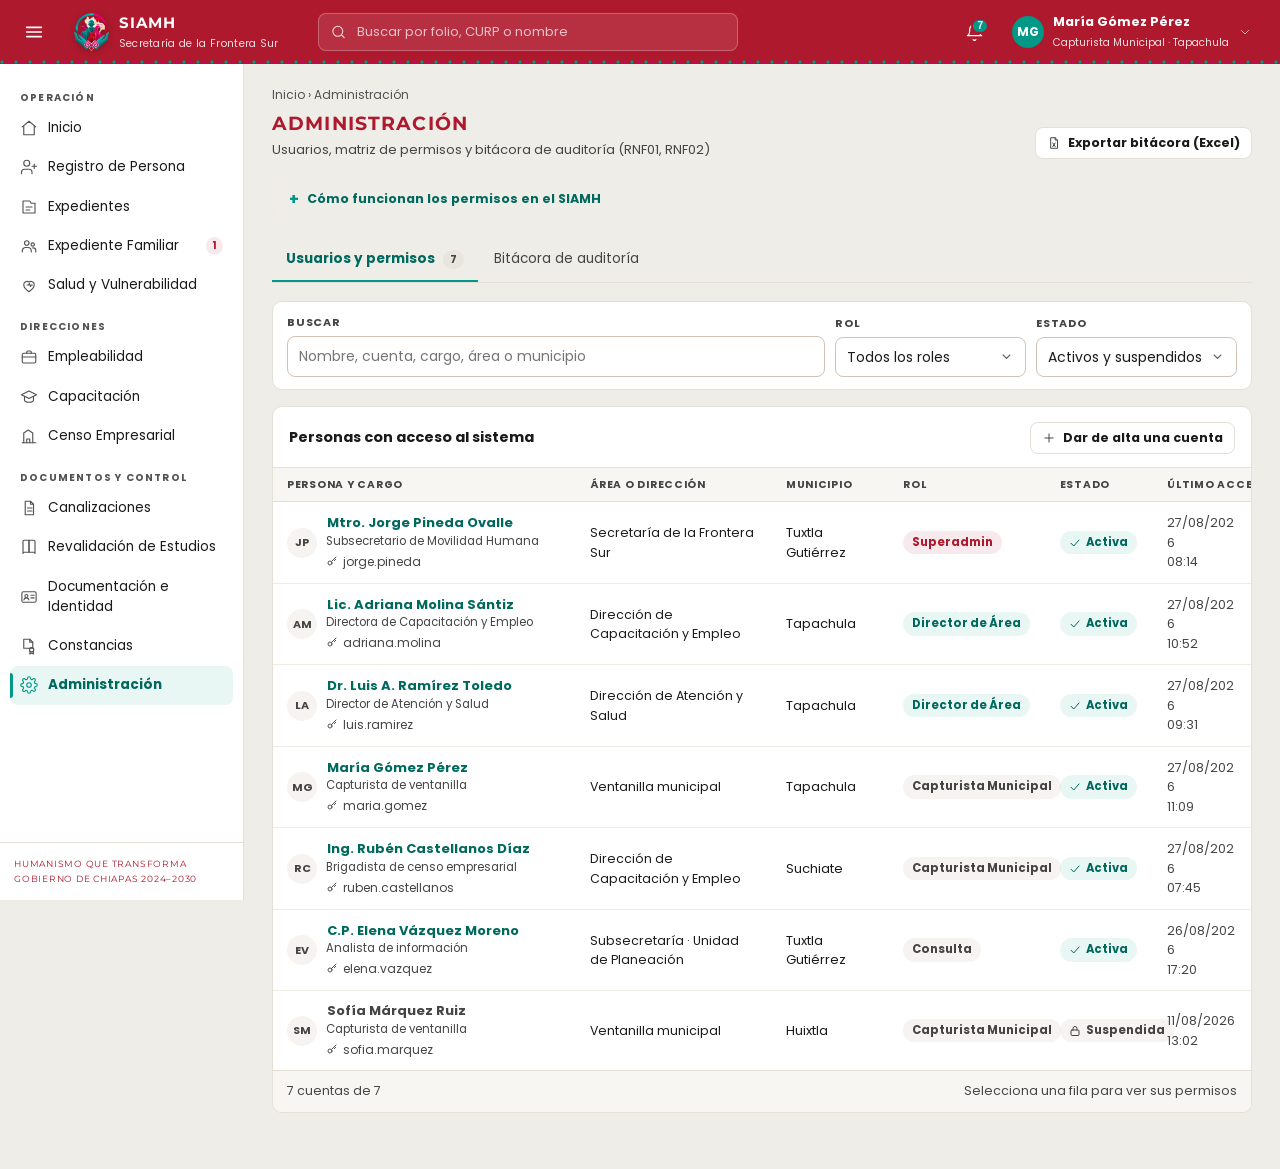
==== commit 3c35c5be: "feat: implementar arquitectura Case Context Banner + Drawer Selector y mejoras de accesibilidad en S" ====
--- a/Prototipo/administracion.html
+++ b/Prototipo/administracion.html
@@ -3,7 +3,7 @@
 <head>
 <meta charset="utf-8">
 <meta name="viewport" content="width=device-width, initial-scale=1">
-<title>Administración · Usuarios, permisos y bitácora · SIMH</title>
+<title>Administración · Usuarios, permisos y bitácora · SIAMH</title>
 <link rel="icon" href="assets/img/simh-isotipo-96.png">
 <link rel="preconnect" href="https://fonts.googleapis.com">
 <link rel="preconnect" href="https://fonts.gstatic.com" crossorigin>
@@ -156,7 +156,7 @@
   </div>
 
   <details class="plegable" id="avisoPermisos">
-    <summary>Cómo funcionan los permisos en el SIMH</summary>
+    <summary>Cómo funcionan los permisos en el SIAMH</summary>
     <div class="cuerpo" id="avisoPermisosCuerpo"></div>
   </details>
 
@@ -361,22 +361,22 @@
      ================================================================== */
   var BIT = [
     { t:"2026-08-27 11:09", u:"María Gómez Pérez", rol:"capturista", mod:"registro",
-      acc:"Alta de expediente", reg:"SIMH-2026-TAP-0412", ip:"10.24.8.51" },
+      acc:"Alta de expediente", reg:"SIAMH-2026-TAP-0412", ip:"10.24.8.51" },
 
     { t:"2026-08-27 10:58", u:"María Gómez Pérez", rol:"capturista", mod:"expedientes",
-      acc:"Edición de expediente", reg:"SIMH-2026-TAP-0341", ip:"10.24.8.51",
+      acc:"Edición de expediente", reg:"SIAMH-2026-TAP-0341", ip:"10.24.8.51",
       oficio:"SFS/0943/2026",
       cambio:{ campo:"CURP", antes:"MACY940318MNEXXX01", despues:"MACY940318MCSRRL07" } },
 
     /* Un intento impedido es evidencia de que el control opera. Sin este
        renglón, RNF01 solo se puede afirmar; con él, se demuestra.        */
     { t:"2026-08-27 10:41", u:"Dr. Luis A. Ramírez Toledo", rol:"director", mod:"empleo",
-      acc:"Intento de consulta denegado", reg:"SIMH-2026-TAP-0412", ip:"10.24.8.12",
+      acc:"Intento de consulta denegado", reg:"SIAMH-2026-TAP-0412", ip:"10.24.8.12",
       denegado:1, nota:"Aislamiento entre direcciones (RNF01): Atención y Salud no consulta " +
                        "Empleabilidad." },
 
     { t:"2026-08-27 10:52", u:"Lic. Adriana Molina Sántiz", rol:"director", mod:"empleo",
-      acc:"Cierre de vinculación laboral", reg:"SIMH-2026-TAP-0658", ip:"10.24.8.33",
+      acc:"Cierre de vinculación laboral", reg:"SIAMH-2026-TAP-0658", ip:"10.24.8.33",
       cambio:{ campo:"Estado de la vinculación", antes:"Colocación vigente", despues:"Concluida · renuncia voluntaria" } },
 
     { t:"2026-08-27 09:40", u:"Sistema", rol:"—", mod:"canaliza",
@@ -384,7 +384,7 @@
       nota:"Canalización al Hospital General de Tapachula, generada por marcador de vulnerabilidad." },
 
     { t:"2026-08-27 09:31", u:"Dr. Luis A. Ramírez Toledo", rol:"director", mod:"salud",
-      acc:"Registro de condición de salud", reg:"SIMH-2026-TAP-0412", ip:"10.24.8.12" },
+      acc:"Registro de condición de salud", reg:"SIAMH-2026-TAP-0412", ip:"10.24.8.12" },
 
     { t:"2026-08-27 08:22", u:"Mtro. Jorge Pineda Ovalle", rol:"super", mod:"admin",
       acc:"Excepción de permiso otorgada", reg:"María Gómez Pérez", ip:"10.24.1.4",
@@ -399,7 +399,7 @@
       nota:"Reporte anonimizado: sin nombres ni CURP." },
 
     { t:"2026-08-26 16:05", u:"María Gómez Pérez", rol:"capturista", mod:"expedientes",
-      acc:"Intento de cierre denegado", reg:"SIMH-2026-TAP-0341", ip:"10.24.8.51",
+      acc:"Intento de cierre denegado", reg:"SIAMH-2026-TAP-0341", ip:"10.24.8.51",
       denegado:1, nota:"El perfil de Capturista Municipal no cierra expedientes: requiere oficio y " +
                        "autorización del Director de Área (RNF02)." },
 
--- a/Prototipo/assets/css/simh.css
+++ b/Prototipo/assets/css/simh.css
@@ -63,14 +63,8 @@
   --hueso:#EFEDE8;
   --hueso-claro:#F7F6F3;
   --blanco:#FFFFFF;
-  --gris:#5F5F5F;
-  /* Era #8C8C8C: 3.36:1 sobre blanco y 2.87:1 sobre el hueso de la página,
-     por debajo del 4.5:1 que exige AA para texto normal — y lo usan las
-     migas de pan, los rótulos de dato y las fechas de la ruta, que son
-     texto para leer, no adorno. #6A6A6A es el gris más claro que pasa AA
-     sobre las dos superficies (5.41:1 y 4.62:1) y sigue siendo un escalón
-     más claro que --gris, así que la jerarquía no se pierde.             */
-  --gris-claro:#6A6A6A;
+  --gris:#444444;          /* Ratio de contraste elevado (6.4:1 sobre blanco / 5.5:1 sobre hueso) */
+  --gris-claro:#525252;    /* Pasa WCAG AA/AAA para textos y rótulos secundarios */
   --linea:#E4E0D8;
   --linea-suave:#EFECE5;
 
@@ -103,16 +97,22 @@
 h1,h2{font-family:var(--f-titulo);text-transform:uppercase;letter-spacing:.06em;font-weight:700;margin:0}
 h1{font-size:19px;color:var(--guinda);line-height:1.25}
 h2{font-size:15px;color:var(--guinda)}
-/* Título de tarjeta: chrome discreto, no color de marca */
-h3{font-family:var(--f-texto);font-size:11.5px;letter-spacing:.08em;text-transform:uppercase;
+/* Título de tarjeta: chrome discreto, tamaño accesible */
+h3{font-family:var(--f-texto);font-size:12px;letter-spacing:.08em;text-transform:uppercase;
    font-weight:700;color:var(--gris);margin:0}
 a{color:var(--jade-900);text-decoration:none}
 a:hover{text-decoration:underline}
 p{margin:0 0 10px}
-small,.txt-min{font-size:12px;color:var(--gris);line-height:1.45}
+small,.txt-min{font-size:12.5px;color:var(--gris);line-height:1.45}
 .txt-gris{color:var(--gris)}
 .mono{font-variant-numeric:tabular-nums}
-:focus-visible{outline:2px solid var(--jade);outline-offset:2px}
+:focus-visible{outline:2.5px solid var(--jade);outline-offset:2px}
+
+/* Enlace accesible para saltar directo al contenido (WCAG 2.4.1) */
+.saltar-enlace{position:fixed;top:-100px;left:16px;z-index:999;background:var(--jade-900);color:#fff;
+  padding:10px 18px;font-weight:700;font-size:13.5px;border-radius:var(--radio-s);
+  box-shadow:0 6px 18px rgba(0,0,0,.35);text-decoration:none;transition:top .15s ease}
+.saltar-enlace:focus{top:16px;outline:3px solid #fff;outline-offset:2px;text-decoration:none}
 
 .cenefa{height:7px;background-image:var(--cenefa);background-repeat:repeat-x;background-size:auto 7px}
 .cenefa-fina{height:4px;background-image:var(--cenefa);background-repeat:repeat-x;background-size:auto 4px}
@@ -134,8 +134,9 @@
 
 .marca{display:flex;align-items:center;gap:10px;min-width:calc(var(--sidebar-w) - 20px);color:#fff;text-decoration:none}
 .marca:hover{text-decoration:none}
-.marca svg{flex:none}
-.marca .marca-t{font-family:var(--f-titulo);font-size:14px;letter-spacing:.1em;line-height:1;font-weight:700}
+.marca svg,.marca img,.marca-logo{flex:none}
+.marca-logo{height:38px;width:auto;object-fit:contain;filter:drop-shadow(0 1px 3px rgba(0,0,0,.25))}
+.marca .marca-t{font-family:var(--f-titulo);font-size:15px;letter-spacing:.08em;line-height:1;font-weight:700}
 .marca .marca-s{font-size:10.5px;letter-spacing:.03em;opacity:.85;display:block;margin-top:2px;font-family:var(--f-texto)}
 
 .buscador{flex:1;max-width:420px;position:relative}
@@ -264,7 +265,126 @@
 .g-55-45{grid-template-columns:55fr 45fr;align-items:start}
 .g-2-1{grid-template-columns:2fr 1fr}
 .g-hero{grid-template-columns:minmax(300px,1.15fr) 2fr}
-.mt-16{margin-top:16px}.mt-20{margin-top:20px}.mt-28{margin-top:28px}
+/* ------------------------------------- 5.1 Banner de Caso Activo y Cajón Selector (Estándar de Gestión) */
+.banner-caso-activo{
+  background:var(--blanco);border:1px solid var(--linea);border-left:4px solid var(--jade);
+  border-radius:var(--radio);padding:14px 18px;margin-bottom:18px;
+  display:flex;flex-direction:column;gap:12px;box-shadow:0 1px 3px rgba(0,0,0,.03);
+}
+.bca-superior{display:flex;align-items:center;justify-content:space-between;gap:16px;flex-wrap:wrap}
+.bca-persona{display:flex;align-items:center;gap:14px}
+.bca-foto{
+  width:44px;height:44px;border-radius:var(--radio-s);background:var(--jade-050);
+  border:1px solid var(--jade-200);display:grid;place-items:center;flex:none;color:var(--jade-900);
+}
+.bca-foto svg{width:24px;height:24px;stroke:currentColor;fill:none}
+.bca-datos{display:flex;flex-direction:column;gap:3px}
+.bca-nombre{font-family:var(--f-titulos);font-size:18px;font-weight:700;color:var(--tinta);line-height:1.2}
+.bca-meta{display:flex;align-items:center;gap:8px;font-size:12.5px;color:var(--gris);flex-wrap:wrap}
+.bca-meta b{color:var(--tinta);font-weight:600}
+.bca-meta .folio-tag{
+  background:var(--hueso);border:1px solid var(--linea);border-radius:var(--radio-s);
+  padding:2px 7px;font-family:var(--f-texto);font-size:12px;font-weight:700;color:var(--tinta);letter-spacing:.02em;
+}
+
+.bca-controles{
+  display:flex;align-items:center;justify-content:space-between;gap:12px;
+  padding-top:10px;border-top:1px solid var(--linea-suave);flex-wrap:wrap;
+}
+.bca-nav{display:flex;align-items:center;gap:6px}
+.bca-nav-btn{
+  display:inline-flex;align-items:center;gap:5px;height:32px;padding:0 11px;
+  background:var(--hueso-claro);border:1px solid var(--linea);border-radius:var(--radio-s);
+  font-family:var(--f-texto);font-size:12.5px;font-weight:600;color:var(--tinta);cursor:pointer;
+  transition:all .15s ease;
+}
+.bca-nav-btn:hover:not(:disabled){background:var(--jade-050);border-color:var(--jade);color:var(--jade-900)}
+.bca-nav-btn:disabled{opacity:.4;cursor:not-allowed}
+.bca-nav-btn svg{width:14px;height:14px;stroke:currentColor;fill:none}
+.bca-nav-pos{font-size:12px;font-weight:600;color:var(--gris);padding:0 6px;font-variant-numeric:tabular-nums}
+
+.btn-cambiar-caso{
+  display:inline-flex;align-items:center;gap:8px;height:34px;padding:0 14px;
+  background:var(--jade-900);border:1px solid var(--jade-900);border-radius:var(--radio-s);
+  color:#fff;font-family:var(--f-texto);font-size:13px;font-weight:700;cursor:pointer;
+  transition:all .15s ease;
+}
+.btn-cambiar-caso:hover{background:var(--jade);border-color:var(--jade);color:#fff}
+.btn-cambiar-caso svg{width:15px;height:15px;stroke:#fff;fill:none}
+.btn-cambiar-caso kbd{
+  background:rgba(255,255,255,.2);border-radius:3px;padding:1px 5px;font-size:10.5px;font-family:inherit;
+}
+
+/* Cajón Lateral Deslizante (Drawer) */
+.drawer-backdrop{
+  position:fixed;inset:0;background:rgba(0,0,0,.45);backdrop-filter:blur(2px);
+  z-index:950;opacity:0;pointer-events:none;transition:opacity .22s ease;
+}
+.drawer-backdrop.drawer-abierto{opacity:1;pointer-events:auto}
+
+.drawer-panel{
+  position:fixed;top:0;right:0;bottom:0;width:440px;max-width:92vw;
+  background:var(--blanco);z-index:951;transform:translateX(100%);
+  transition:transform .25s cubic-bezier(0.16,1,0.3,1);display:flex;flex-direction:column;
+  box-shadow:-8px 0 32px rgba(0,0,0,.2);
+}
+.drawer-backdrop.drawer-abierto .drawer-panel{transform:translateX(0)}
+
+.drawer-cab{
+  padding:16px 18px;border-bottom:1px solid var(--linea);
+  display:flex;align-items:center;justify-content:space-between;gap:12px;background:var(--hueso-claro);
+}
+.drawer-cab-tit{font-family:var(--f-titulos);font-size:16px;font-weight:700;color:var(--tinta);margin:0}
+.drawer-cerrar{
+  width:32px;height:32px;border-radius:var(--radio-s);border:1px solid var(--linea);
+  background:var(--blanco);display:grid;place-items:center;cursor:pointer;color:var(--gris);
+  transition:all .15s ease;
+}
+.drawer-cerrar:hover{background:var(--guinda-050);border-color:var(--guinda);color:var(--guinda-900)}
+.drawer-cerrar svg{width:16px;height:16px;stroke:currentColor;fill:none}
+
+.drawer-busqueda{padding:14px 18px;border-bottom:1px solid var(--linea-suave);background:var(--blanco)}
+.drawer-input{
+  width:100%;height:38px;border:1px solid var(--linea);border-radius:var(--radio-s);
+  padding:0 12px;font-family:var(--f-texto);font-size:13.5px;color:var(--tinta);outline:none;
+}
+.drawer-input:focus{border-color:var(--jade);box-shadow:0 0 0 2px var(--jade-050)}
+.drawer-chips{display:flex;gap:6px;flex-wrap:wrap;margin-top:10px}
+
+.drawer-lista{flex:1;overflow-y:auto;padding:8px 12px}
+.drawer-item{
+  display:flex;align-items:center;gap:12px;padding:11px 12px;border-radius:var(--radio-s);
+  border:1px solid transparent;background:var(--blanco);cursor:pointer;margin-bottom:4px;
+  width:100%;text-align:left;font-family:var(--f-texto);transition:all .12s ease;
+}
+.drawer-item:hover{background:var(--jade-050);border-color:var(--jade-200)}
+.drawer-item.activo{background:var(--jade-050);border-color:var(--jade);border-left:4px solid var(--jade)}
+.drawer-item-avatar{
+  width:36px;height:36px;border-radius:var(--radio-s);background:var(--hueso);
+  display:grid;place-items:center;font-weight:700;font-size:12px;color:var(--tinta);flex:none;
+}
+.drawer-item.activo .drawer-item-avatar{background:var(--jade);color:#fff}
+.drawer-item-txt{flex:1;min-width:0}
+.drawer-item-nom{display:block;font-size:13.5px;font-weight:700;color:var(--tinta);line-height:1.25}
+.drawer-item-sub{display:block;font-size:12px;color:var(--gris);margin-top:2px}
+
+.drawer-pie{
+  padding:12px 18px;border-top:1px solid var(--linea);background:var(--hueso-claro);
+  font-size:12px;color:var(--gris);display:flex;align-items:center;justify-content:space-between;
+}
+
+/* Notificaciones flotantes Toast */
+.toast-contenedor{position:fixed;bottom:24px;right:24px;z-index:1000;display:flex;flex-direction:column;gap:8px;pointer-events:none}
+.toast{
+  pointer-events:auto;display:inline-flex;align-items:center;gap:10px;background:var(--tinta);
+  color:#fff;padding:12px 18px;border-radius:var(--radio);font-size:13px;font-weight:600;
+  box-shadow:0 8px 24px rgba(0,0,0,.25);animation:toastEntra .2s ease;transition:opacity .2s ease,transform .2s ease;
+}
+.toast svg{width:16px;height:16px;stroke:#fff;fill:none;flex:none}
+.toast.toast-ok{background:var(--ok)}
+.toast.toast-alerta{background:var(--alerta)}
+.toast.toast-info{background:var(--jade-900)}
+@keyframes toastEntra{from{opacity:0;transform:translateY(12px)}to{opacity:1;transform:translateY(0)}}
 
 /* ------------------------------------- 6. Superficies (planas, sin sombra) */
 .tarjeta{background:var(--blanco);border:1px solid var(--linea);border-radius:var(--radio);padding:18px}
@@ -455,55 +575,109 @@
 /* --------------------------------------------------- 15. Login (P1) ----- */
 .login{min-height:100vh;display:grid;grid-template-columns:52fr 48fr}
 
-/* -- Columna de marca: video de fondo + velo + contenido ------------------ */
+/* -- Columna de marca: video de fondo + velo luminoso + contenido ---------- */
 .login-marca{position:relative;overflow:hidden;padding:48px 52px;color:#fff;
-  /* Respaldo si el video no carga. Era un plano #2A0A15 casi negro; con un
-     degradado de guinda a jade la columna tiene fondo aunque falte el video. */
-  background:linear-gradient(150deg,#5A1226 0%,#2E0A18 48%,#0A3D38 100%);
+  background:
+    radial-gradient(circle at 85% 20%, rgba(0, 152, 135, 0.60) 0%, transparent 55%),
+    radial-gradient(circle at 15% 80%, rgba(201, 1, 102, 0.45) 0%, transparent 55%),
+    linear-gradient(140deg, #8C142A 0%, #54142B 38%, #0A534B 78%, #007D70 100%);
   display:flex;flex-direction:column;justify-content:space-between}
-/* El video entra más claro: la toma original es oscura y la columna se leía
-   apagada al lado del hueso del formulario. */
+/* Video de fondo con mayor brillo, saturación y modo de fusión */
 .login-video{position:absolute;inset:0;width:100%;height:100%;object-fit:cover;
-  z-index:0;pointer-events:none;filter:brightness(1.28) saturate(1.06)}
-/* Velo: garantiza el contraste del texto SIN apagar la imagen entera. Antes
-   era un velo parejo del 62 % y por eso la columna se veía negra. Ahora el
-   peso se concentra en la banda izquierda, que es donde está el texto, y el
-   resto de la imagen queda claro: se sube el brillo donde no hay nada que
-   leer y se conserva el contraste donde sí lo hay.                       */
+  z-index:0;pointer-events:none;filter:brightness(1.65) contrast(1.12) saturate(1.35);
+  mix-blend-mode:screen;opacity:.55}
+/* Velo luminoso y sutil: garantiza contraste óptimo con frescura visual */
 .login-velo{position:absolute;inset:0;z-index:1;pointer-events:none;
   background:
-    linear-gradient(180deg,rgba(28,6,14,.34) 0%,rgba(28,6,14,.08) 45%,rgba(4,32,30,.52) 100%),
-    linear-gradient(90deg,rgba(16,4,10,.60) 0%,rgba(16,4,10,.20) 46%,rgba(16,4,10,0) 76%)}
-/* El isotipo actúa como textura, no como logotipo: sangra por el borde */
-.login-marca .marca-agua{position:absolute;z-index:1;right:-19%;bottom:-16%;
-  width:min(72%,560px);opacity:.15;pointer-events:none;filter:saturate(1.4)}
-/* Solo el contenido sube de capa: si esto alcanza a .login-video le quita el
-   position:absolute y el video pasa a ser un elemento de flujo. */
+    radial-gradient(circle at 85% 25%, rgba(0, 152, 135, 0.35) 0%, transparent 55%),
+    linear-gradient(180deg, rgba(20, 5, 12, 0.12) 0%, rgba(0, 0, 0, 0) 50%, rgba(0, 48, 42, 0.22) 100%),
+    linear-gradient(90deg, rgba(20, 5, 12, 0.32) 0%, rgba(20, 5, 12, 0.08) 50%, rgba(20, 5, 12, 0) 85%)}
+/* El isotipo como textura luminosa con presencia viva */
+.login-marca .marca-agua{position:absolute;z-index:1;right:-14%;bottom:-10%;
+  width:min(76%,600px);opacity:.35;pointer-events:none;filter:saturate(1.3) drop-shadow(0 0 40px rgba(0,152,135,.4))}
+/* Solo el contenido sube de capa */
 .marca-tope,.marca-cuerpo,.marca-pie{position:relative;z-index:2}
 
 .marca-tope{display:flex;align-items:center;gap:11px;font-family:var(--f-titulo);
-  font-size:9.5px;letter-spacing:.16em;text-transform:uppercase;color:rgba(255,255,255,.90)}
-.marca-tope::before{content:"";width:26px;height:1px;background:rgba(255,255,255,.45);flex:none}
+  font-size:9.5px;letter-spacing:.16em;text-transform:uppercase;color:rgba(255,255,255,.95)}
+.marca-tope::before{content:"";width:26px;height:1px;background:rgba(255,255,255,.55);flex:none}
 
 .marca-cuerpo{max-width:460px;padding:32px 0}
-.marca-cuerpo h1{color:#fff;font-size:34px;line-height:1.18;letter-spacing:.055em;margin:0}
+.marca-cuerpo h1{color:#fff;font-size:34px;line-height:1.18;letter-spacing:.055em;margin:0;
+  text-shadow:0 2px 12px rgba(0,0,0,.25)}
 .marca-cuerpo .cenefa{width:168px;margin:22px 0 20px;opacity:.95}
-.marca-cuerpo p{font-size:15px;line-height:1.62;color:rgba(255,255,255,.90);margin:0;max-width:40ch}
+.marca-cuerpo p{font-size:15px;line-height:1.62;color:rgba(255,255,255,.94);margin:0;max-width:40ch;
+  text-shadow:0 1px 8px rgba(0,0,0,.2)}
 
 .marca-pie{display:flex;align-items:flex-end;justify-content:space-between;gap:16px;flex-wrap:wrap}
 .marca-firma{font-family:var(--f-titulo);font-size:9px;letter-spacing:.13em;
-  line-height:1.9;color:rgba(255,255,255,.86)}
-.marca-entorno{font-size:10.5px;letter-spacing:.05em;color:rgba(255,255,255,.62);
-  border:1px solid rgba(255,255,255,.28);border-radius:999px;padding:4px 11px;white-space:nowrap}
-
-/* -- Columna de acceso ---------------------------------------------------- */
-.login-form{background:var(--hueso);display:flex;flex-direction:column;
+  line-height:1.9;color:rgba(255,255,255,.90)}
+.marca-entorno{font-size:10.5px;letter-spacing:.05em;color:rgba(255,255,255,.78);
+  border:1px solid rgba(255,255,255,.35);background:rgba(0,0,0,.15);backdrop-filter:blur(4px);
+  border-radius:999px;padding:4px 11px;white-space:nowrap}
+
+/* -- Columna de acceso (clara, limpia y moderna) -------------------------- */
+.login-form{
+  background:#F8FAFC;
+  background-image:
+    radial-gradient(at 100% 0%, rgba(0, 152, 135, 0.06) 0px, transparent 50%),
+    radial-gradient(at 0% 100%, rgba(174, 25, 45, 0.04) 0px, transparent 50%);
+  display:flex;flex-direction:column;
   justify-content:center;align-items:center;padding:44px 40px}
-.login-form .caja{width:100%;max-width:392px}
-.login-form .tarjeta{padding:28px}
-.login-lockup{display:block;width:100%;max-width:304px;height:auto;margin:0 auto 26px}
-.login-form h2{font-size:16px;margin-bottom:6px}
-.login-pie{margin-top:auto;padding-top:30px;text-align:center;width:100%;max-width:392px}
+.login-form .caja{width:100%;max-width:408px}
+.login-form .tarjeta{
+  padding:32px 30px;
+  background:#FFFFFF;
+  border:1px solid #E2E8F0;
+  border-radius:14px;
+  box-shadow:0 10px 25px -5px rgba(0,0,0,0.05), 0 8px 10px -6px rgba(0,0,0,0.02)}
+.login-lockup{display:block;width:100%;max-width:304px;height:auto;margin:0 auto 24px}
+.login-form h2{font-size:18px;margin-bottom:6px;color:var(--guinda);letter-spacing:.04em}
+.login-form .txt-min{color:#525E6B}
+
+.login-form .campo label{color:#334155;font-size:11px;letter-spacing:.07em;font-weight:700}
+.login-form .campo input[type=text],
+.login-form .campo input[type=password]{
+  background:#FFFFFF;
+  border:1.5px solid #CBD5E1;
+  border-radius:8px;
+  font-size:14px;
+  color:var(--tinta);
+  transition:border-color .15s ease, box-shadow .15s ease}
+.login-form .campo input[type=text]:focus,
+.login-form .campo input[type=password]:focus{
+  border-color:var(--jade);
+  box-shadow:0 0 0 3px rgba(0, 152, 135, 0.16)}
+.login-form .campo .ayuda{color:#64748B;font-size:11.5px;line-height:1.42}
+
+.login-form .btn-primario{
+  background:linear-gradient(135deg, #00A693 0%, #008777 100%);
+  border:none;
+  box-shadow:0 4px 12px rgba(0, 152, 135, 0.25);
+  transition:transform .12s ease, box-shadow .12s ease, filter .12s ease;
+  font-size:14.5px;
+  letter-spacing:.02em}
+.login-form .btn-primario:hover{
+  background:linear-gradient(135deg, #00B39F 0%, #007668 100%);
+  box-shadow:0 6px 18px rgba(0, 152, 135, 0.35);
+  transform:translateY(-1px);
+  text-decoration:none}
+.login-form .btn-primario:active{
+  transform:translateY(0);
+  box-shadow:0 2px 8px rgba(0, 152, 135, 0.2)}
+
+.login-form .aviso-neutro{
+  background:#F0FDF9;
+  border:1px solid rgba(0, 152, 135, 0.20);
+  border-radius:10px;
+  color:#134E48;
+  padding:12px 14px;
+  box-shadow:0 2px 6px rgba(0,0,0,0.02)}
+.login-form .aviso-neutro svg{stroke:var(--jade);stroke-width:1.8}
+.login-form .aviso-neutro strong{color:var(--jade-900)}
+
+.login-pie{margin-top:auto;padding-top:28px;text-align:center;width:100%;max-width:408px;color:#64748B}
+.login-pie a{color:var(--jade-900);font-weight:600}
 .firma-pie{font-family:var(--f-titulo);font-size:9px;letter-spacing:.11em;color:var(--guinda);line-height:1.8;margin-top:12px}
 
 /* Ojo de contraseña: el campo reserva el espacio, el botón no lo tapa */
@@ -511,8 +685,8 @@
 .campo-clave input{padding-right:46px}
 .ver-clave{position:absolute;right:6px;top:50%;transform:translateY(-50%);
   background:none;border:0;cursor:pointer;color:var(--gris);line-height:0;padding:8px;
-  border-radius:var(--radio-s)}
-.ver-clave:hover{background:var(--hueso)}
+  border-radius:var(--radio-s);transition:background-color .15s}
+.ver-clave:hover{background:#F1F5F9}
 .ver-clave[aria-pressed=true]{color:var(--jade-900)}
 
 /* Errores del formulario: una sola región anunciada, encima de los campos */
@@ -816,3 +990,20 @@
   .contenido{margin:0;padding:0}
   body{background:#fff}
 }
+
+/* ---------------------------------- 24. Modo de contraste forzado (a11y) - */
+@media (forced-colors: active){
+  .tarjeta, .tabla-caja, .kpi, .hero, .btn, .aviso, .sidebar, .menu-pop, .pasos, .filtros{
+    border: 1.5px solid ButtonText !important;
+  }
+  .btn-primario, .nav-item.activo, .chip-jade{
+    forced-color-adjust: none;
+    background: Highlight !important;
+    color: HighlightText !important;
+  }
+  :focus-visible{
+    outline: 3px solid Highlight !important;
+    outline-offset: 2px;
+  }
+}
+
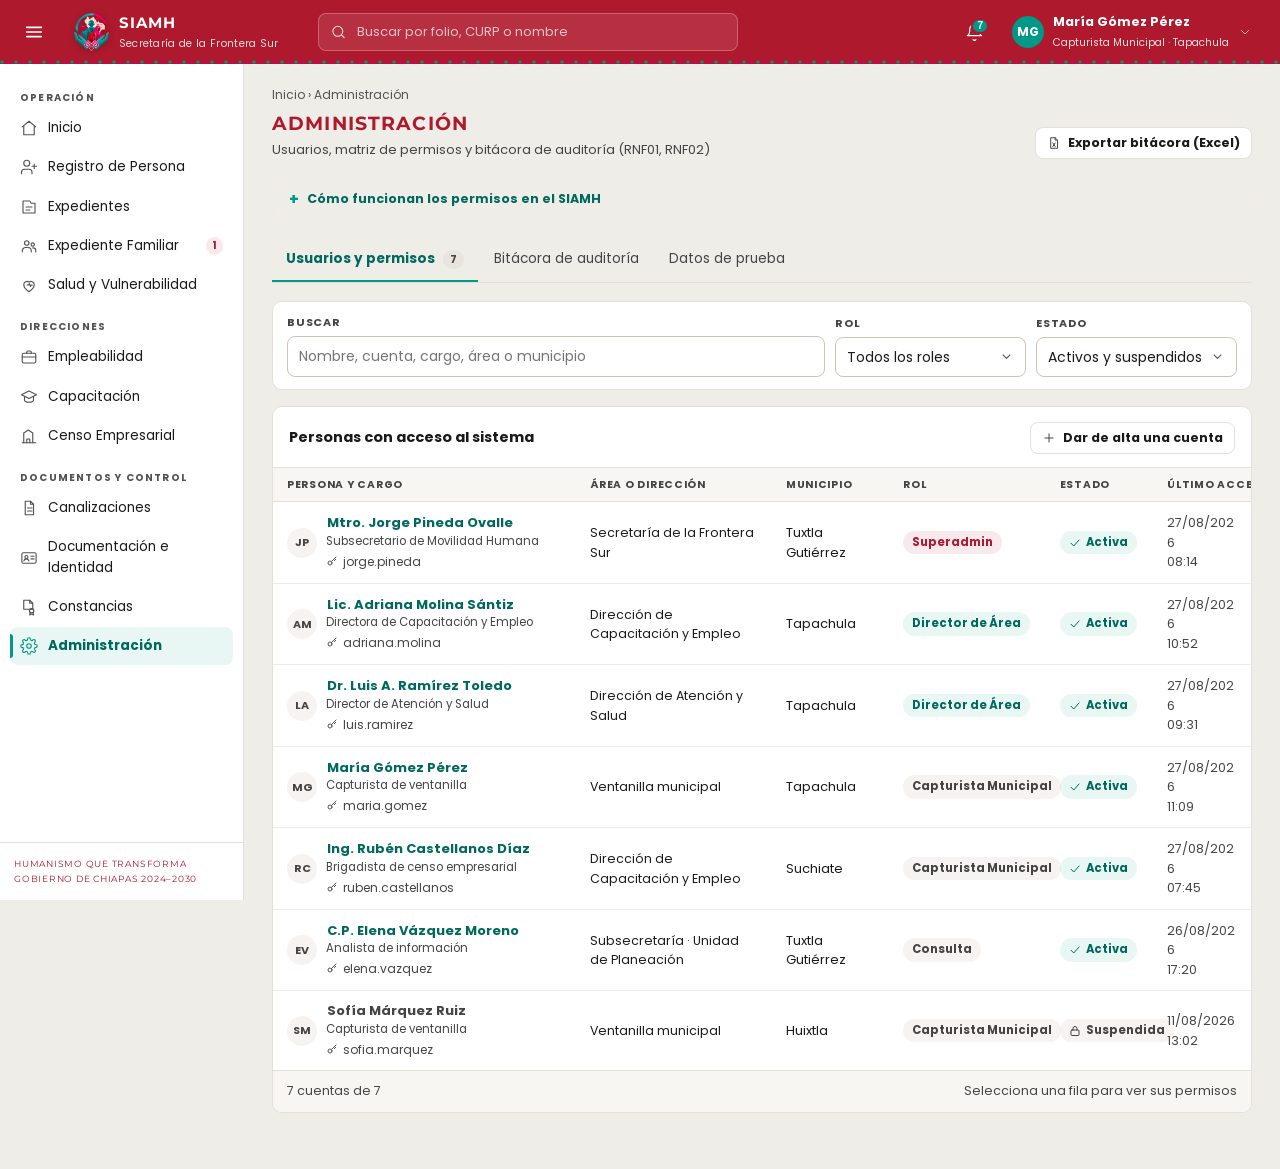
==== commit 9f8469b4: "feat: aplicar plan de mejoras del 22/09/2026 y ajustes de la revisión Revalidación de Estudios: secc" ====
--- a/Prototipo/administracion.html
+++ b/Prototipo/administracion.html
@@ -92,8 +92,8 @@
   /* El candado del aislamiento no se tiñe de guinda como el que pide oficio:
      no es un permiso que se pueda pedir, es un muro entre direcciones. La
      diferencia además está escrita en la propia fila, no solo en el tono.  */
-  .cel.aislado{background:var(--arena-050);border-color:var(--linea)}
-  .cel.aislado svg{stroke:var(--gris)}
+  .cel.aislado,.cel.sede{background:var(--arena-050);border-color:var(--linea)}
+  .cel.aislado svg,.cel.sede svg{stroke:var(--gris)}
   .cel.na{color:var(--gris-claro);font-size:14px;line-height:1}
 
   .leyenda{display:flex;gap:16px;flex-wrap:wrap;padding:12px 14px;border-top:1px solid var(--linea);
@@ -279,19 +279,19 @@
      3. Usuarios. Datos a mano, como en el resto del prototipo.
      ================================================================== */
   var USR = [
-    { usu:"jorge.pineda", id:"u1", n:"Mtro. Jorge Pineda Ovalle", cargo:"Subsecretario de Movilidad Humana",
+    { usu:"jorge.pineda", sede:"tuxtla", id:"u1", n:"Mtro. Jorge Pineda Ovalle", cargo:"Subsecretario de Movilidad Humana",
       rol:"super", dir:null, area:"Secretaría de la Frontera Sur", mun:"Tuxtla Gutiérrez",
       est:"activo", acc:"2026-08-27 08:14", exc:[] },
 
-    { usu:"adriana.molina", id:"u2", n:"Lic. Adriana Molina Sántiz", cargo:"Directora de Capacitación y Empleo",
+    { usu:"adriana.molina", sede:"sfs", id:"u2", n:"Lic. Adriana Molina Sántiz", cargo:"Directora de Capacitación y Empleo",
       rol:"director", dir:"empleo", area:DIRS.empleo, mun:"Tapachula",
       est:"activo", acc:"2026-08-27 10:52", exc:[] },
 
-    { usu:"luis.ramirez", id:"u3", n:"Dr. Luis A. Ramírez Toledo", cargo:"Director de Atención y Salud",
+    { usu:"luis.ramirez", sede:"sfs", id:"u3", n:"Dr. Luis A. Ramírez Toledo", cargo:"Director de Atención y Salud",
       rol:"director", dir:"atencion", area:DIRS.atencion, mun:"Tapachula",
       est:"activo", acc:"2026-08-27 09:31", exc:[] },
 
-    { usu:"maria.gomez", id:"u4", n:"María Gómez Pérez", cargo:"Capturista de ventanilla",
+    { usu:"maria.gomez", sede:"vent_tap", id:"u4", n:"María Gómez Pérez", cargo:"Capturista de ventanilla",
       rol:"capturista", dir:"atencion", area:"Ventanilla municipal", mun:"Tapachula",
       est:"activo", acc:"2026-08-27 11:09",
       /* La excepción es la forma correcta de conceder algo a una persona:
@@ -299,15 +299,15 @@
       exc:[{ m:"expedientes", a:"editar", oficio:"SFS/0943/2026", hasta:"2026-09-30",
              motivo:"Corrección de CURP capturadas con error en el piloto de agosto." }] },
 
-    { usu:"ruben.castellanos", id:"u5", n:"Ing. Rubén Castellanos Díaz", cargo:"Brigadista de censo empresarial",
+    { usu:"ruben.castellanos", sede:"vent_suc", id:"u5", n:"Ing. Rubén Castellanos Díaz", cargo:"Brigadista de censo empresarial",
       rol:"capturista", dir:"empleo", area:DIRS.empleo, mun:"Suchiate",
       est:"activo", acc:"2026-08-27 07:45", exc:[] },
 
-    { usu:"elena.vazquez", id:"u6", n:"C.P. Elena Vázquez Moreno", cargo:"Analista de información",
+    { usu:"elena.vazquez", sede:"tuxtla", id:"u6", n:"C.P. Elena Vázquez Moreno", cargo:"Analista de información",
       rol:"consulta", dir:null, area:"Subsecretaría · Unidad de Planeación", mun:"Tuxtla Gutiérrez",
       est:"activo", acc:"2026-08-26 17:20", exc:[] },
 
-    { usu:"sofia.marquez", id:"u7", n:"Sofía Márquez Ruiz", cargo:"Capturista de ventanilla",
+    { usu:"sofia.marquez", sede:"vent_hui", id:"u7", n:"Sofía Márquez Ruiz", cargo:"Capturista de ventanilla",
       rol:"capturista", dir:"atencion", area:"Ventanilla municipal", mun:"Huixtla",
       est:"suspendido", acc:"2026-08-11 13:02",
       susp:{ f:"2026-08-12", oficio:"SFS/0874/2026",
@@ -330,6 +330,9 @@
   function permiso(u, m, a) {
     if (m.acc.indexOf(a) < 0) return "na";
     if (m.dir && u.dir !== m.dir && u.rol !== "super") return "aislado";
+    /* Regla de sede (22/09/2026): la escribe `SIMH.accesoSede`, no esta
+       pantalla, para que menú, módulo y matriz digan lo mismo. */
+    if (!SIMH.accesoSede(m.id, u)) return "sede";
 
     var e = u.exc.filter(function (x) { return x.m === m.id && x.a === a; })[0];
     if (e) return "exc";
@@ -417,7 +420,7 @@
      6. Estado de la pantalla
      ================================================================== */
   var qs   = new URLSearchParams(location.search);
-  var pest = qs.get("tab") === "bitacora" ? "bitacora" : "usuarios";
+  var pest = qs.get("tab") === "bitacora" ? "bitacora" : qs.get("tab") === "datos" ? "datos" : "usuarios";
   var sel  = qs.get("u") || null;      /* usuario seleccionado */
   var fRol = "todos", fEst = "todos", buscaU = "";
   var bMod = "todos", bAcc = "todos", buscaB = "";
@@ -433,7 +436,8 @@
      ================================================================== */
   var PESTS = [
     { id:"usuarios", t:"Usuarios y permisos" },
-    { id:"bitacora", t:"Bitácora de auditoría" }
+    { id:"bitacora", t:"Bitácora de auditoría" },
+    { id:"datos",    t:"Datos de prueba" }
   ];
 
   function pintaPestanas() {
@@ -536,7 +540,8 @@
     si:      { i:"check",   t:"Concedido" },
     oficio:  { i:"candado", t:"Requiere oficio" },
     exc:     { i:"llave",   t:"Excepción vigente" },
-    aislado: { i:"candado", t:"Sin acceso: otra dirección" }
+    aislado: { i:"candado", t:"Sin acceso: otra dirección" },
+    sede:    { i:"candado", t:"Sin acceso: sede no habilitada" }
   };
 
   function celda(est) {
@@ -552,10 +557,14 @@
 
     var filas = MODULOS.map(function (m) {
       var ais = aislado(u, m);
-      return '<tr class="' + (ais ? "aislado" : "") + '">' +
+      var sedeNo = !SIMH.accesoSede(m.id, u);
+      var sedes = SIMH.sedesDe(m.id);
+      return '<tr class="' + (ais || sedeNo ? "aislado" : "") + '">' +
         '<td><span class="m-nom">' + esc(m.t) + "</span>" +
         '<span class="m-dir">' +
           (ais ? ico("candado") + " Sin acceso · " + esc(DIRS[m.dir])
+               : sedeNo ? ico("candado") + " Solo en " + sedes.map(esc).join(" y ")
+               : sedes.length ? "Restringido por sede · habilitado para esta cuenta"
                : (m.dir ? esc(DIRS[m.dir]) : "Módulo transversal")) +
         "</span></td>" +
         ACCIONES.map(function (a) {
@@ -579,7 +588,8 @@
         "<div>" +
           '<h2 class="sec-tit" id="tPerm" tabindex="-1">Permisos de ' + esc(u.n) + "</h2>" +
           '<div style="font-size:12.5px;color:var(--gris);margin-top:4px;line-height:1.5">' +
-            "Vienen del rol <b>" + R.t + "</b>" + (u.dir ? " · " + esc(DIRS[u.dir]) : "") + ". " +
+            "Vienen del rol <b>" + R.t + "</b>" + (u.dir ? " · " + esc(DIRS[u.dir]) : "") +
+            " · sede <b>" + esc(SIMH.SEDES[u.sede].t) + "</b>. " +
             "Para cambiarlos se cambia el rol; lo que se concede a esta persona en particular es una " +
             "excepción con oficio." +
           "</div>" +
@@ -613,6 +623,7 @@
         '<span>' + celda("oficio") + "Requiere oficio y autorización del Director de Área</span>" +
         '<span>' + celda("exc") + "Excepción documentada</span>" +
         '<span>' + celda("aislado") + "Sin acceso: módulo de otra dirección</span>" +
+        '<span>' + celda("sede") + "Sin acceso: módulo no habilitado en su sede</span>" +
         '<span>' + celda("no") + "No concedido</span>" +
         '<span>' + celda("na") + "No aplica a ese módulo</span>" +
       "</div>" +
@@ -731,13 +742,55 @@
   }
 
   /* ======================================================================
+     9 bis. Pestaña: datos de prueba (requerimiento 4.1, 22/09/2026)
+     --------------------------------------------------------------------
+     Limpiar y poblar afectan a TODAS las pantallas y a todas las cuentas,
+     así que es un acto de quien administra (Superadmin), no una casilla de
+     la matriz. Las cuentas de usuario no son datos de prueba: se conservan.
+     ================================================================== */
+  function vistaDatos() {
+    var vacio = SIMH.sinDatos();
+    var yo = SIMH.sesion();
+    var puede = yo.rol === "super";
+    var accion = puede
+      ? (vacio
+          ? '<button class="btn btn-primario" type="button" id="btnPoblar">' + ico("check") + "Poblar datos de prueba</button>"
+          : '<button class="btn btn-peligro" type="button" id="btnLimpiar">' + ico("alerta") + "Limpiar datos de prueba</button>")
+      : "";
+    return '<div class="tarjeta mt-16">' +
+      '<div class="accion ' + (vacio ? "tibia" : "ok") + '">' + ico(vacio ? "info" : "check") +
+        '<div class="a-tx"><span class="a-t">' +
+          (vacio ? "El sistema está sin datos de prueba" : "El sistema muestra datos de prueba") + "</span>" +
+          '<span class="a-n">' +
+          (vacio ? "Los módulos se ven vacíos, como el primer día de operación. Así se recorre el flujo desde el " +
+                   "registro de la primera persona sin que los casos ficticios estorben."
+                 : "Los módulos muestran los casos ficticios de la demostración (personas, grupos, oficios, " +
+                   "censos). Limpiarlos deja cada módulo en su estado vacío; poblarlos los devuelve.") +
+          (puede ? "" : " <b>Solo quien administra el sistema (Superadmin) puede limpiar o poblar los datos</b>, " +
+                        "porque el cambio afecta a todas las pantallas y a todas las cuentas.") +
+          "</span></div>" +
+        (accion ? '<div class="a-acc">' + accion + "</div>" : "") + "</div>" +
+      '<div class="resumen-lista" style="margin-top:16px">' +
+        '<div class="resumen-dato"><span class="r-lab">Qué se limpia</span><span class="r-val">Personas, expedientes, ' +
+          "grupos familiares, carteras de Salud y Empleabilidad, grupos de Capacitación, censos, oficios, casos " +
+          "educativos, documentación y constancias. También los oficios y folios generados durante las pruebas.</span></div>" +
+        '<div class="resumen-dato"><span class="r-lab">Qué se conserva</span><span class="r-val">Las cuentas de usuario, ' +
+          "sus roles y permisos, los catálogos (países, escolaridad, sectores…) y la bitácora de auditoría.</span></div>" +
+        '<div class="resumen-dato"><span class="r-lab">Datos reales de producción</span><span class="r-val">' +
+          "<b>Pendiente.</b> La carga masiva de información real depende de que la Dirección la entregue; " +
+          "la plantilla de empleabilidad recibida el 22/09/2026 (<i>BASE_REGISTRO DE SOLICITANTES DE TRABAJO.xlsx</i>) " +
+          "viene sin registros.</span></div>" +
+      "</div></div>";
+  }
+
+  /* ======================================================================
      10. Pintado y eventos
      ================================================================== */
   function pinta() {
     pintaPestanas();
     $("#panel").innerHTML =
       '<div role="tabpanel" aria-labelledby="tab-' + pest + '" tabindex="0">' +
-      (pest === "usuarios" ? vistaUsuarios() : vistaBitacora()) + "</div>";
+      (pest === "usuarios" ? vistaUsuarios() : pest === "datos" ? vistaDatos() : vistaBitacora()) + "</div>";
     eventos();
   }
 
@@ -753,6 +806,18 @@
   }
 
   function eventos() {
+    var bl = $("#btnLimpiar");
+    if (bl) bl.onclick = function () {
+      if (!window.confirm("¿Limpiar los datos de prueba? Todos los módulos quedarán vacíos para todas las " +
+          "cuentas. Se puede revertir con «Poblar datos de prueba».")) return;
+      SIMH.datosPrueba(false);
+      location.href = "administracion.html?tab=datos";
+    };
+    var bp = $("#btnPoblar");
+    if (bp) bp.onclick = function () {
+      SIMH.datosPrueba(true);
+      location.href = "administracion.html?tab=datos";
+    };
     $$("[data-tab]").forEach(function (b) {
       b.onclick = function () {
         pest = this.getAttribute("data-tab");
--- a/Prototipo/assets/css/simh.css
+++ b/Prototipo/assets/css/simh.css
@@ -183,6 +183,17 @@
 .menu-pop .m-salir{color:var(--guinda);font-weight:700}
 .menu-pop .m-salir svg{stroke:var(--guinda)}
 .menu-pop .m-salir:hover{background:var(--guinda-050)}
+/* Cambio de cuenta del prototipo (22/09/2026): permite recorrer la regla de
+   sede de Revalidación desde las dos cuentas. */
+.menu-pop .m-grupo{padding:6px 10px 4px;font-size:11px;font-weight:700;text-transform:uppercase;
+  letter-spacing:.06em;color:var(--gris)}
+.menu-pop .m-cuenta{display:flex;align-items:center;gap:9px;width:100%;padding:7px 10px;border:0;
+  background:none;border-radius:var(--radio-s);font-family:var(--f-texto);font-size:13px;color:var(--tinta);
+  text-align:left;cursor:pointer;line-height:1.3}
+.menu-pop .m-cuenta:hover,.menu-pop .m-cuenta:focus-visible{background:var(--hueso-claro)}
+.menu-pop .m-cuenta .avatar{width:28px;height:28px;border-radius:50%;background:var(--jade-900);color:#fff;
+  display:grid;place-items:center;font-size:11px;font-weight:700;flex:none}
+.menu-pop .m-cuenta small{display:block;font-size:11.5px;color:var(--gris);margin-top:1px}
 
 /* ------------------------------------------------------ 4. Menú lateral -- */
 .sidebar{
@@ -473,6 +484,18 @@
 .campo.error input,.campo.error select{border-color:var(--guinda);background:rgba(174,25,45,.02)}
 .campo .msg-error{display:none;font-size:12px;color:var(--guinda);margin-top:4px;font-weight:700}
 .campo.error .msg-error{display:block}
+/* Especificación de la opción 'Otro' (regla §3 del documento de mejoras).
+   Va pegada a su select, no en una columna aparte: separarlas rompe la
+   relación entre la opción elegida y el texto que la explica. */
+.campo-otro{margin-top:7px}
+
+/* Teléfono con clave internacional (requerimiento 1.7). La clave y el
+   número son un solo dato, así que van en una sola fila: separarlos en dos
+   campos hace que se lean como dos preguntas distintas. La clave no crece
+   con el ancho —siempre mide lo mismo— y el número toma el resto. */
+.tel-grupo{display:flex;gap:8px;align-items:stretch}
+.tel-grupo .tel-lada{flex:0 0 166px;min-width:0;font-variant-numeric:tabular-nums}
+.tel-grupo .tel-num{flex:1;min-width:0;font-variant-numeric:tabular-nums;letter-spacing:.02em}
 .campo .ayuda{font-size:11.5px;color:var(--gris);margin-top:4px}
 .fila{display:grid;grid-template-columns:1fr 1fr;gap:0 16px}
 .fila-3{display:grid;grid-template-columns:1fr 1fr 1fr;gap:0 16px}
@@ -528,6 +551,9 @@
 .tabla-datos td.num{text-align:right;font-variant-numeric:tabular-nums}
 
 /* ------------------------------------------------------- 12. Avisos ----- */
+/* `display:flex` pisaba el atributo `hidden`: un aviso de error oculto se
+   dibujaba como una franja vacía. */
+.aviso[hidden],.accion[hidden]{display:none}
 .aviso{display:flex;gap:10px;padding:12px 14px;border-radius:var(--radio);font-size:13px;align-items:flex-start;
   border:1px solid transparent;margin-bottom:16px;line-height:1.45}
 .aviso svg{width:18px;height:18px;flex:none;stroke-width:1.6;fill:none;margin-top:1px}
@@ -880,6 +906,18 @@
 .oficio-hoja .o-pie{border-top:1px solid var(--linea-suave);padding:8px 14px;background:var(--hueso-claro);
   font-size:8px;line-height:1.5;color:var(--gris-claro)}
 .oficio-cap{font-size:11px;color:var(--gris-claro);text-align:center;margin-top:8px;line-height:1.45}
+/* Subió de canalizaciones.html el 22/09/2026 (tercer consumidor: Capacitación). */
+/* Sello de estado en la cara de la hoja: un borrador que se ve idéntico a
+   un oficio firmado es una trampa. El documento dice si ya vale.       */
+.o-sello{display:flex;align-items:center;gap:7px;padding:7px 14px;font-size:11px;
+  font-weight:700;line-height:1.4;border-bottom:1px solid var(--linea-suave)}
+.o-sello svg{width:14px;height:14px;stroke-width:2;fill:none;flex:none}
+.o-sello.bor{background:var(--arena-050);color:var(--gris)}
+.o-sello.bor svg{stroke:var(--gris)}
+.o-sello.fir{background:var(--rosa-050);color:#7d0140}
+.o-sello.fir svg{stroke:var(--rosa)}
+.o-sello.can{background:var(--guinda-050);color:var(--guinda-900)}
+.o-sello.can svg{stroke:var(--guinda)}
 
 /* ------------------------------- 23. Piezas de módulo compartidas ------- */
 /* Lo que repetían Administración y los cuatro módulos de documentos. Cada uno
@@ -1007,3 +1045,124 @@
   }
 }
 
+
+/* ----------------------------- 24. Modo sin datos de prueba (22/09/2026) -- */
+.chip-modo{display:inline-flex;align-items:center;min-height:30px;padding:0 12px;border-radius:15px;
+  background:#fff;color:var(--guinda-900);font-size:12px;font-weight:700;margin-right:10px;white-space:nowrap}
+.chip-modo:hover{text-decoration:none;background:var(--hueso-claro)}
+@media (max-width:900px){.chip-modo{display:none}}
+.vacio-modulo{text-align:center;padding:40px 24px}
+.vacio-modulo .vm-ico svg{width:40px;height:40px;stroke:var(--gris-claro);stroke-width:1.4;fill:none}
+.vacio-modulo .vm-t{font-family:var(--f-texto);font-size:18px;font-weight:700;color:var(--tinta);
+  text-transform:none;letter-spacing:0;margin:10px 0 6px}
+.vacio-modulo .vm-n{font-size:13.5px;color:var(--gris);max-width:560px;margin:0 auto 18px;line-height:1.55}
+.vacio-modulo .vm-acc{display:flex;gap:8px;justify-content:center;flex-wrap:wrap}
+
+/* ------------------ 25. Hoja oficial con membrete de la SFS (22/09/2026) -- */
+/* Página carta (8.5 × 11 in) con el membrete de «Recursos y plantillas» de
+   fondo. Márgenes y tipografía del .docx original: izquierdo 0.98 in,
+   derecho 0.79 in, Arial 12 pt. La letra en `cqw` escala la hoja completa
+   con el ancho de su columna. Ver SIMH.hojaSFS() y SIMH.paginar().      */
+.hoja-sfs{container-type:inline-size;cursor:zoom-in;display:flex;flex-direction:column;gap:10px}
+.hs-pag{position:relative;aspect-ratio:1275/1650;background:#fff url(../img/membrete-sfs.jpg) center/100% 100% no-repeat;
+  border:1px solid var(--linea);box-shadow:0 2px 10px rgba(0,0,0,.06);
+  font-family:Arial,Helvetica,sans-serif;color:#000;font-size:1.96cqw;line-height:1.15;text-align:left}
+.hs-cont{position:absolute;left:11.6%;right:9.3%;top:17.2%;bottom:13.4%;overflow:hidden}
+.hs-pag.hs-sig .hs-cont{top:19.4%}
+.hs-cont p{margin:0 0 1.15em;text-align:justify}
+.hs-cont b{color:#000}
+.hs-der{text-align:right;margin-bottom:1.15em}
+.hs-asunto{margin-left:auto;width:43%;text-align:right;margin-bottom:2.3em}
+.hs-dest{font-weight:700;text-transform:uppercase;margin-bottom:2.3em}
+.hs-titulo{font-weight:700;text-align:center;margin:1.2em 0 1.6em}
+.hs-firma{margin-top:3.4em;margin-bottom:2.4em}
+.hs-ccp{font-size:.67em;line-height:1.3}
+.hs-linea{display:inline-block;min-width:8em;border-bottom:.08em solid #000;line-height:1.1}
+.hs-cont .o-var{background:rgba(0,152,135,.14);border-radius:2px;color:#000}
+.hs-cont .o-pend{background:#FFF2A8;color:#000;font-style:normal}
+.hoja-sfs .o-sello{border:1px solid var(--linea);border-radius:6px}
+.hs-velo{position:fixed;inset:0;z-index:200;background:rgba(20,20,20,.55);overflow:auto;padding:24px 16px}
+.hs-caja{max-width:816px;margin:0 auto;display:flex;flex-direction:column;gap:10px}
+.hs-caja .hs-cerrar{align-self:flex-end}
+.hs-caja .hoja-sfs{cursor:default}
+@media print{.hs-velo{position:static;background:none;padding:0}.hs-cerrar{display:none}}
+
+/* Botón para plegar el visor o la lista (Canalizaciones, Constancias). La
+   clase se usaba sin estar definida y el icono se dibujaba a 150 px. */
+.btn-colapsar-maestro{display:inline-flex;align-items:center;gap:6px;min-height:36px;padding:0 12px;
+  border:1px solid var(--linea);border-radius:var(--radio-s);background:var(--blanco);color:var(--tinta);
+  font-family:var(--f-texto);font-size:12.5px;font-weight:600;cursor:pointer}
+.btn-colapsar-maestro:hover{background:var(--hueso-claro)}
+.btn-colapsar-maestro svg{width:16px;height:16px;flex:none;fill:none;stroke:currentColor;stroke-width:2}
+
+/* ------------------------------------------ 26. Impresión de documentos -- */
+#zonaImpresion{position:absolute;left:-10000px;top:0;width:8.5in}
+@media print{
+  @page{size:letter;margin:0}
+  body.imprimiendo{background:#fff!important}
+  body.imprimiendo > *:not(#zonaImpresion){display:none!important}
+  body.imprimiendo #zonaImpresion{position:static;left:auto;width:8.5in}
+  #zonaImpresion .hoja-sfs,#zonaImpresion .sne-hoja{gap:0;display:block}
+  #zonaImpresion .hs-pag,#zonaImpresion .sne-pag{border:0!important;box-shadow:none!important;margin:0;
+    break-after:page;page-break-after:always;-webkit-print-color-adjust:exact;print-color-adjust:exact}
+  #zonaImpresion .o-sello{display:none}
+  #zonaImpresion .o-var,#zonaImpresion .o-pend{background:none}
+}
+
+/* ------------------- 27. Solicitud de empleo · formato SNE (22/09/2026) -- */
+/* Réplica de SNE_SOLICITUD_DE_EMPLEO_PLANTILLA_PDF: franjas amarillas con
+   título café, etiqueta en banda gris sobre el espacio de respuesta. Todo
+   en `cqw` para que la hoja escale entera con su columna.               */
+.sne-hoja{container-type:inline-size;display:flex;flex-direction:column;gap:12px}
+.sne-pag{position:relative;aspect-ratio:8.5/11;background:#fff;border:1px solid var(--linea);
+  padding:3.4cqw 3.6cqw 5cqw;font-family:Arial,Helvetica,sans-serif;font-size:1.13cqw;line-height:1.2;color:#000;overflow:hidden}
+.sne-pag .st{width:100%;border-collapse:collapse;table-layout:fixed;margin-bottom:.9cqw;border:.14cqw solid #222}
+.sne-pag td,.sne-pag th{border:.08cqw solid #444;padding:0;vertical-align:top;word-break:break-word}
+.sne-pag .sl{display:block;background:#efefef;color:#7a4712;padding:.2cqw .45cqw;font-size:1.08cqw}
+.sne-pag .sl small,.sne-pag .scab small{color:#999;font-size:.8em}
+.sne-pag .sv{display:block;min-height:2.3cqw;padding:.3cqw .45cqw;font-size:1.15cqw}
+.sne-pag .sgrande{min-height:6cqw}
+.sne-pag .sh{background:#fffbc2;color:#6b3a08;font-weight:700;text-align:center;font-size:1.35cqw;padding:.15cqw}
+.sne-pag .stit{background:#fffbc2;color:#6b3a08;font-weight:700;font-size:2.6cqw;text-align:center;vertical-align:middle;padding:.6cqw}
+.sne-pag .sfoto{background:#e8e8e8;color:#b0b0b0;text-align:center;vertical-align:middle;font-size:1cqw}
+.sne-pag .sfecha{display:flex;padding:.2cqw .45cqw;gap:0}
+.sne-pag .sfecha i{flex:1;font-style:normal;text-align:center;border-left:.08cqw solid #444;min-height:1.9cqw}
+.sne-pag .sfecha i:first-child{border-left:0}
+.sne-pag .scajas{display:flex;padding:0}
+.sne-pag .scajas i{flex:1;font-style:normal;text-align:center;border-right:.08cqw solid #444;height:2.5cqw;line-height:2.5cqw;font-size:1.1cqw}
+.sne-pag .scajas i:last-child{border-right:0}
+.sne-pag .sfilas td{padding:.3cqw .4cqw;height:2cqw}
+.sne-pag .scab td{background:#efefef;color:#7a4712;text-align:center;font-size:1.05cqw}
+.sne-pag .slc{background:#efefef;color:#7a4712}
+.sne-pag .sc{text-align:center}
+.sne-pag .salto td{height:3cqw}
+.sne-pag .salto2 td{height:5cqw}
+.sne-pag .sgr{color:#7a4712}
+.sne-pag .sfirma td{height:8cqw}
+.sne-pag .sraya{display:block;margin:4.5cqw 1cqw 0 30%;border-top:.12cqw dashed #222;text-align:center;color:#7a4712;font-size:1.05cqw}
+.sne-pag .snota{text-align:center;font-weight:700;font-size:.95cqw;margin-top:.4cqw}
+.sne-pag .spie{position:absolute;left:3.6cqw;right:3.6cqw;bottom:1.8cqw;display:flex;justify-content:space-between;
+  font-size:.85cqw;color:#555}
+
+.sne-velo{position:fixed;inset:0;z-index:200;background:rgba(20,20,20,.5);display:flex;padding:14px}
+.sne-caja{flex:1;display:flex;flex-direction:column;background:var(--hueso);border-radius:var(--radio);overflow:hidden;min-width:0}
+.sne-barra{display:flex;gap:14px;align-items:flex-start;justify-content:space-between;flex-wrap:wrap;
+  padding:14px 18px;background:var(--blanco);border-bottom:1px solid var(--linea)}
+.sne-barra h2{font-family:var(--f-texto);font-size:17px;font-weight:700;color:var(--tinta);text-transform:none;letter-spacing:0;margin:0 0 3px}
+.sne-acc{display:flex;gap:8px;flex-wrap:wrap}
+.sne-cuerpo{flex:1;display:grid;grid-template-columns:minmax(0,1fr) minmax(0,1.15fr);min-height:0}
+@media (max-width:1000px){.sne-cuerpo{grid-template-columns:1fr;overflow:auto}}
+.sne-form{overflow:auto;padding:14px 16px}
+.sne-visor{overflow:auto;padding:14px 16px;border-left:1px solid var(--linea)}
+.sne-visor .lbl-visor{font-size:11.5px;font-weight:700;text-transform:uppercase;letter-spacing:.06em;color:var(--gris);margin-bottom:8px}
+.sne-sec{background:var(--blanco);border:1px solid var(--linea);border-radius:var(--radio-s);margin-bottom:10px}
+.sne-sec > summary{cursor:pointer;padding:11px 14px;font-weight:700;font-size:13.5px;display:flex;justify-content:space-between;gap:10px;min-height:44px;align-items:center}
+.sne-cta{font-size:12px;font-weight:400;color:var(--gris)}
+.sne-campos{display:grid;grid-template-columns:repeat(auto-fill,minmax(210px,1fr));gap:4px 12px;padding:0 14px 12px}
+.sne-campos .sne-ancho{grid-column:1/-1}
+.sne-exp{display:inline-block;font-size:10.5px;font-weight:700;text-transform:none;letter-spacing:0;color:var(--jade-900);
+  background:var(--jade-050);border-radius:8px;padding:0 6px;margin-left:4px}
+
+/* Campos para llenar del aviso de privacidad (hoja oficial). */
+.hs-cont .hs-campos{margin:0 0 1.2em;line-height:1.6}
+.hs-velo .hoja-sfs{cursor:default}
